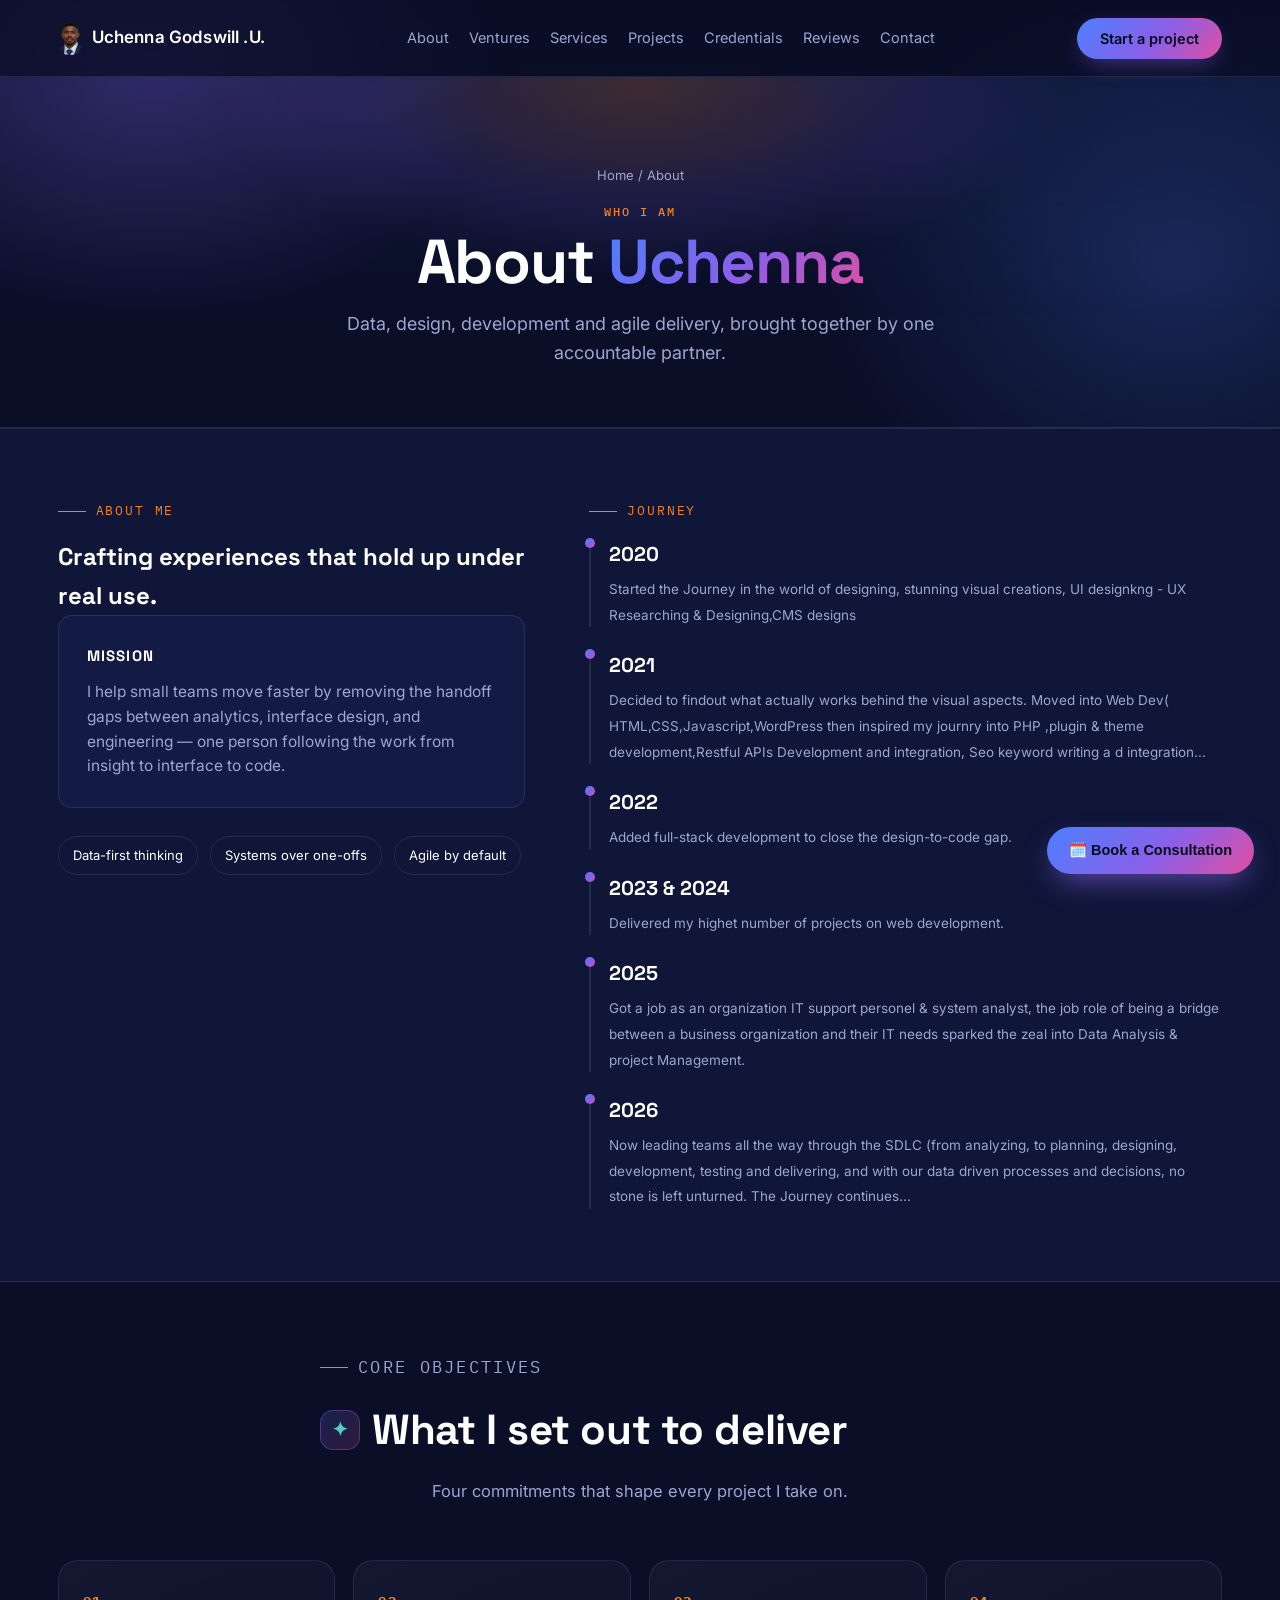
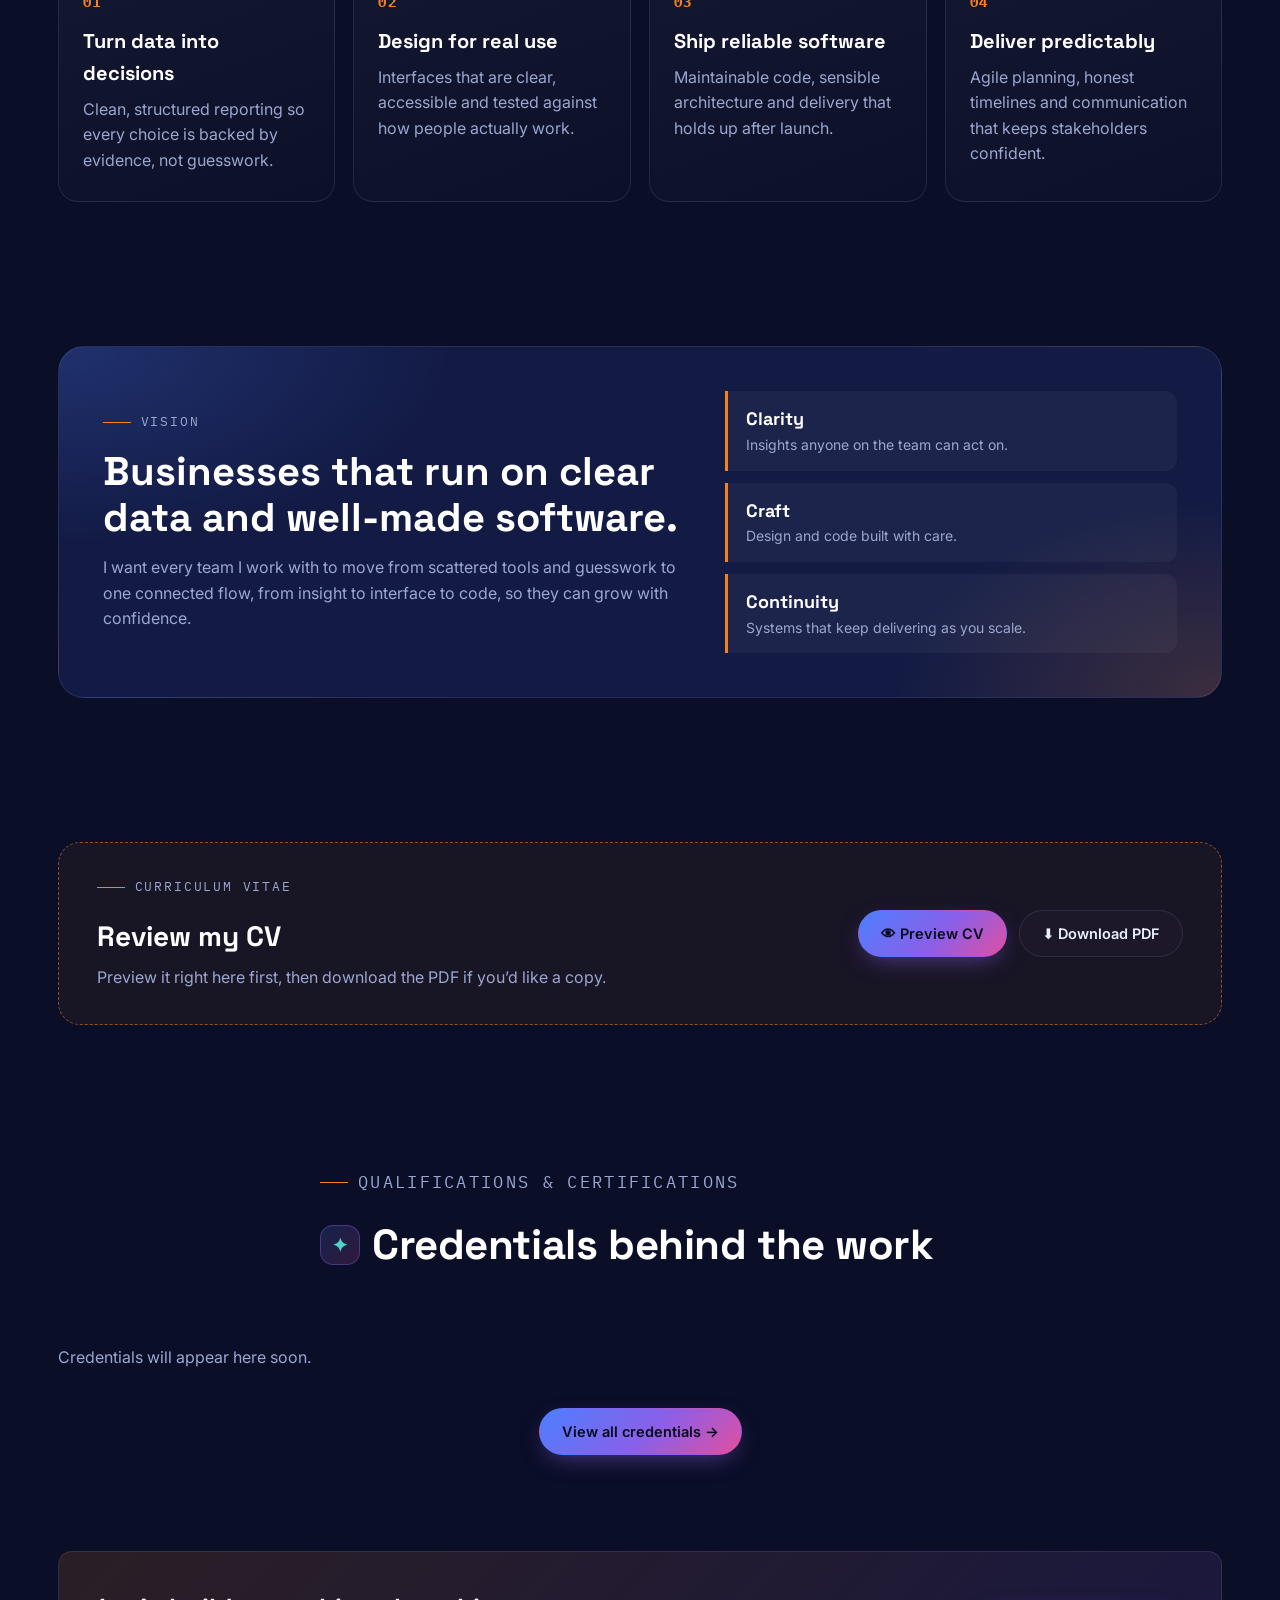
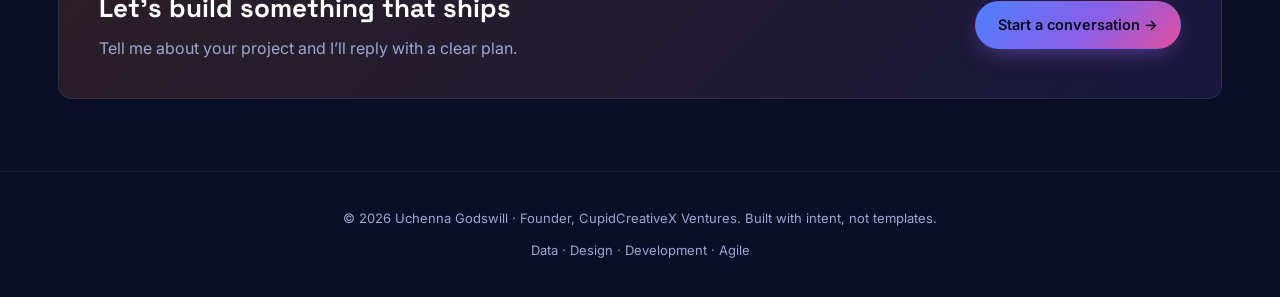
==== about.html @ 0a060773 "Integrate Tawk.to live chat script Added Tawk.to live chat script to about.html" ====
<!DOCTYPE html>

<html lang="en">
<head>
<meta charset="utf-8"/>
<meta content="width=device-width, initial-scale=1.0" name="viewport"/>
<title>About — Uchenna Godswill</title>
<meta content="Uchenna Godswill — data analytics, design, development and agile delivery. Founder of CupidCreativeX." name="description"/>
<link href="assets/cupidcreativex-mark.png" rel="icon" type="image/png"/>
<link href="https://fonts.googleapis.com" rel="preconnect"/>
<link crossorigin="" href="https://fonts.gstatic.com" rel="preconnect"/>
<link href="https://fonts.googleapis.com/css2?family=Space+Grotesk:wght@400;500;600;700&amp;family=Inter:wght@400;500;600&amp;family=IBM+Plex+Mono:wght@400;500&amp;display=swap" rel="stylesheet"/>
<link href="styles.css" rel="stylesheet"/>
</head>
        <!--Start of Tawk.to Script-->
<script type="text/javascript">
var Tawk_API=Tawk_API||{}, Tawk_LoadStart=new Date();
(function(){
var s1=document.createElement("script"),s0=document.getElementsByTagName("script")[0];
s1.async=true;
s1.src='https://embed.tawk.to/6aea817297b08c3c377f78e3/1k6i0jaj3';
s1.charset='UTF-8';
s1.setAttribute('crossorigin','*');
s0.parentNode.insertBefore(s1,s0);
})();
</script>
<!--End of Tawk.to Script-->
<body class="sub" data-pg="about">
<div class="bg-glow"></div>
<header>
<nav class="wrap">
<a aria-label="Go to homepage" class="logo" href="index.html"><img alt="" id="siteLogo" src="assets/cupidcreativex-mark.png"/><span id="siteName">Uchenna Godswill .U.</span></a>
<ul class="nav-links" id="navLinks">
<li><a class="active" data-edit="nav.1" href="about.html">About</a></li>
<li><a data-edit="nav.2" href="ventures.html">Ventures</a></li>
<li><a data-edit="nav.3" href="services.html">Services</a></li>
<li><a data-edit="nav.4" href="projects.html">Projects</a></li>
<li><a data-edit="nav.5" href="credentials.html">Credentials</a></li>
<li><a data-edit="nav.6" href="reviews.html">Reviews</a></li>
<li><a data-edit="nav.7" href="contact.html">Contact</a></li>
<li class="admin-only" hidden=""><a href="admin/dashboard.html">Dashboard</a></li>
</ul>
<div class="nav-cta">
<button aria-controls="navLinks" aria-label="Toggle menu" class="nav-toggle" id="navToggle">☰</button>
<button class="btn btn-primary" data-open-quiz="" type="button">Start a project</button>
</div>
</nav>
</header>
<section class="pg-hero" data-sec="about.1"><div class="wrap"><p class="breadcrumb" data-edit="about.1"><a href="index.html">Home</a> / About</p>
<p class="pg-eyebrow" data-edit="about.2">Who I am</p><h1 data-edit="about.3">About <span class="accent">Uchenna</span></h1><p class="lead" data-edit="about.4">Data, design, development and agile delivery, brought together by one accountable partner.</p></div></section>
<section class="section-alt" data-sec="about.2" id="about">
<div class="wrap about-grid">
<div data-reveal="">
<p class="eyebrow" data-edit="about.5">About Me</p>
<h2 data-edit="about.6">Crafting experiences that hold up under real use.</h2>
<div class="mission-card">
<h3 data-edit="about.7">Mission</h3>
<!-- EDIT ME -->
<p data-edit="about.8">I help small teams move faster by removing the handoff gaps between analytics,
        interface design, and engineering — one person following the work from insight to interface to code.</p>
</div>
<div class="pill-row">
<span class="pill">Data-first thinking</span>
<span class="pill">Systems over one-offs</span>
<span class="pill">Agile by default</span>
</div>
</div>
<div data-reveal="">
<p class="eyebrow" data-edit="about.9">Journey</p>
<div class="timeline" data-reveal-stagger="">
<!-- EDIT ME: your real career milestones -->
<div class="tl-item"><b>2020</b><span>Started the Journey in the world of designing, stunning visual creations, UI designkng - UX Researching &amp; Designing,CMS designs</span></div>
<div class="tl-item"><b>2021</b><span>Decided to findout what actually works behind the visual aspects. Moved into Web Dev( HTML,CSS,Javascript,WordPress then inspired my journry into PHP ,plugin &amp; theme development,Restful APIs Development and integration, Seo keyword writing a d integration...</span></div>
<div class="tl-item"><b>2022</b><span>Added full-stack development to close the design-to-code gap.</span></div>
<div class="tl-item"><b>2023 &amp; 2024</b><span>Delivered  my highet number of projects on web development.</span></div>
<div class="tl-item"><b>2025</b><span>Got a job as an organization IT support personel &amp; system analyst, the job role of being a bridge between a business organization and their IT needs sparked the zeal into Data Analysis &amp; project Management.</span></div>
<div class="tl-item"><b>2026</b><span>Now leading teams all the way through the SDLC (from analyzing, to planning, designing, development, testing and delivering, and with our data driven processes and decisions, no stone is left unturned. The Journey continues...</span></div>
</div>
</div>
</div>
</section>
<!-- ============ VENTURES ============ -->
<section class="obj-sec" data-sec="about.3"><div class="wrap"><div class="section-head" data-reveal=""><p class="eyebrow" data-edit="about.10">Core objectives</p><h2 data-edit="about.11">What I set out to deliver</h2><p data-edit="about.12"><!-- EDIT ME -->Four commitments that shape every project I take on.</p></div>
<div class="obj-grid"><div class="obj-card"><span class="obj-n">01</span><h3 data-edit="about.13">Turn data into decisions</h3><p data-edit="about.14">Clean, structured reporting so every choice is backed by evidence, not guesswork.</p></div><div class="obj-card"><span class="obj-n">02</span><h3 data-edit="about.15">Design for real use</h3><p data-edit="about.16">Interfaces that are clear, accessible and tested against how people actually work.</p></div><div class="obj-card"><span class="obj-n">03</span><h3 data-edit="about.17">Ship reliable software</h3><p data-edit="about.18">Maintainable code, sensible architecture and delivery that holds up after launch.</p></div><div class="obj-card"><span class="obj-n">04</span><h3 data-edit="about.19">Deliver predictably</h3><p data-edit="about.20">Agile planning, honest timelines and communication that keeps stakeholders confident.</p></div></div></div></section>
<section class="vision-sec" data-sec="about.4"><div class="wrap"><div class="vision-card"><div><p class="eyebrow" data-edit="about.21">Vision</p><h2 data-edit="about.22">Businesses that run on clear data and well-made software.</h2>
<p data-edit="about.23"><!-- EDIT ME -->I want every team I work with to move from scattered tools and guesswork to one connected flow, from insight to interface to code, so they can grow with confidence.</p></div>
<ul class="vision-pillars"><li><b>Clarity</b><span>Insights anyone on the team can act on.</span></li><li><b>Craft</b><span>Design and code built with care.</span></li><li><b>Continuity</b><span>Systems that keep delivering as you scale.</span></li></ul></div></div></section>
<section class="cv-sec" data-sec="about.5"><div class="wrap"><div class="cv-box"><div><p class="eyebrow" data-edit="about.24">Curriculum Vitae</p><h2 data-edit="about.25">Review my CV</h2><p data-edit="about.26">Preview it right here first, then download the PDF if you’d like a copy.</p></div>
<div class="cv-actions"><button class="btn btn-primary" data-cv-open="" data-edit="about.27" type="button">👁 Preview CV</button><a class="btn btn-ghost" data-edit="about.28" download="" href="assets/cv.pdf">⬇ Download PDF</a></div></div></div></section>
<section class="cred-prev" data-sec="about.6"><div class="wrap"><div class="section-head" data-reveal=""><p class="eyebrow" data-edit="about.29">Qualifications &amp; certifications</p><h2 data-edit="about.30">Credentials behind the work</h2></div>
<div class="cred-grid" id="credPreview"><p class="muted-note">Credentials will appear here soon.</p></div><p data-edit="about.31" style="text-align:center;margin-top:28px"><a class="btn btn-primary" data-edit="about.32" href="credentials.html">View all credentials →</a></p></div></section>
<section class="pg-cta" data-sec="about.7"><div class="wrap"><div><h2 data-edit="about.33">Let’s build something that ships</h2><p data-edit="about.34">Tell me about your project and I’ll reply with a clear plan.</p></div>
<a class="btn btn-primary" data-edit="about.35" href="contact.html">Start a conversation →</a></div></section>
<footer>
<div class="wrap">
<p>© 2026 Uchenna Godswill · Founder, CupidCreativeX Ventures. Built with intent, not templates.</p>
<p>Data · Design · Development · Agile</p>
</div>
</footer>
<!-- ============ BIO CARD MODAL ============ -->
<div aria-labelledby="bioName" aria-modal="true" class="bio-overlay" id="bioOverlay" role="dialog">
<div class="bio-modal bio2">
<button aria-label="Close bio card" class="book-close" id="bioClose">✕</button>
<div class="bio-cover"></div>
<div class="bio-head2">
<div class="avatar-frame bio-avatar"><div class="avatar-inner"><img alt="Uchenna Godswill" src="assets/cupidcreativex-mark.png"/></div></div>
<div class="bio-id"><h3 id="bioName">Uchenna Godswill</h3><p class="bio-title" data-edit="bio.1">Founder, CupidCreativeX Ventures</p><span class="bio-badge"><i class="pulse"></i> Available for new projects</span></div>
</div>
<div class="bio-actions">
<a class="btn btn-primary" data-edit="bio.2" href="mailto:uchennagodswill9@gmail.com">✉️ Email</a>
<a class="btn btn-ghost" data-edit="bio.3" href="tel:+2349039454419">📞 Call</a>
<a class="btn btn-ghost" data-edit="bio.4" href="https://wa.me/2349039454419" rel="noopener" target="_blank">💬 WhatsApp</a>
<button class="btn btn-ghost" data-cv-open="" data-edit="bio.5" type="button">📄 View CV</button>
</div>
<div class="bio-stats"><div><b>5+</b><span>Years experience</span></div><div><b>7</b><span>Core services</span></div><div><b>2026</b><span>Leading full-SDLC teams</span></div></div>
<div class="bio-tabs" role="tablist"><button class="on" data-bt="about" role="tab">Overview</button><button data-bt="exp" role="tab">Experience</button><button data-bt="skills" role="tab">Skills</button><button data-bt="connect" role="tab">Connect</button></div>
<div class="bio-body">
<div class="bio-pane" data-bp="about"><p data-edit="bio.6">I’m a detail‑driven Web Developer and Data Analyst who transforms raw data into clear, actionable insights that help businesses grow, optimize operations, and improve customer experiences. My work spans sales performance analysis, onboarding optimization, A/B testing, dashboard automation, SEO integration, Database management, customer support and time-attendance analytics — all focused on delivering measurable results.</p><p data-edit="bio.7">I specialize in building automated BI dashboards, scalable SEO-integrated and responsive web applications, uncovering trends that guide strategic decisions, and partnering with stakeholders to solve real business problems. Whether it’s improving retention, boosting sales, or streamlining reporting workflows, I bring a mix of technical skill and business insight that helps teams act faster and smarter.</p><p data-edit="bio.8">My toolkit includes Power BI, Tableau, SQL, Python, and advanced Excel — supported by strong communication, problem‑solving, and analytical thinking. I’m passionate about continuous learning and using data to create meaningful impact.

If you’re looking for a data analyst who blends technical expertise with strategic thinking and consistently delivers results, let’s connect.</p>
<div class="bio-facts2"><div><span>📍 Location</span><b><!-- EDIT ME -->Nigeria</b></div><div><span>💼 Currently</span><b>ICT Personnel, Seahorse Lubricant Industries Ltd</b></div>
<div><span>✉️ Email</span><b><a href="mailto:uchennagodswill9@gmail.com">uchennagodswill9@gmail.com</a></b></div><div><span>📞 Phone</span><b><a href="tel:+2349039454419">+2349039454419</a></b></div></div></div>
<div class="bio-pane" data-bp="exp" hidden=""><div class="bio-timeline">
<div class="tl-item"><b>2020</b><span>Started the Journey in the world of designing, stunning visual creations, UI design, UX Researching &amp; Designing, CMS designs</span></div>
<div class="tl-item"><b>2021</b><span>Decided to find out what actually works behind the visual aspects. Moved into Web Dev (HTML, CSS, JavaScript, WordPress) then into PHP, plugin &amp; theme development, RESTful APIs development and integration, SEO keyword writing and integration...</span></div>
<div class="tl-item"><b>2022</b><span>Added full-stack development to close the design-to-code gap.</span></div>
<div class="tl-item"><b>2023 &amp; 2024</b><span>Delivered my highest number of projects in web development.</span></div>
<div class="tl-item"><b>2025</b><span>Got a job as an organization's IT support personnel &amp; systems analyst — the role of bridging a business organization and their IT needs sparked the zeal into Data Analysis &amp; Project Management.</span></div>
<div class="tl-item"><b>2026</b><span>Now leading teams all the way through the SDLC — analyzing, planning, designing, developing, testing and delivering — with data-driven processes and decisions at every step. The journey continues...</span></div>
</div>
</div>
<div class="bio-pane" data-bp="skills" hidden=""><h4 data-edit="bio.9">Core values &amp; tools</h4><div class="pill-row">
<span class="pill">Data-first thinking</span>
<span class="pill">Systems over one-offs</span>
<span class="pill">Python Analytics</span>
<span class="pill">Business Intelligence (Ms Excel, Power BI, Tableau)</span>
<span class="pill">Stakeholder Collaboration</span>
<span class="pill">Predictive Analytics</span>
<span class="pill">SQL</span>
<span class="pill">Web Dev(HTML,CSS,JS,REACT,PHP,WordPress)</span>
<span class="pill">Agile project management practices</span>
</div><h4 data-edit="bio.10">Core expertise</h4><div class="bio-tags">
<span>💻 Web &amp; App Development</span>
<span>🤖 Generative AI Services</span>
<span>🎨 UI/UX Design</span>
<span>📊 Data Analytics &amp; Insights</span>
<span>🖌️ Graphics Design</span>
<span>🧭 Digital Consultation</span>
<span>📣 Digital Marketing</span>
</div></div>
<div class="bio-pane" data-bp="connect" hidden=""><h4 data-edit="bio.11">Find me online</h4><div class="social-row"><a aria-label="Twitter / X" href="#">𝕏</a><a aria-label="LinkedIn" href="#">in</a><a aria-label="Instagram" href="#">◎</a></div>
<p class="bio-cta-line" data-edit="bio.12">Have a project in mind?</p><div class="bio-actions"><button class="btn btn-primary" data-edit="bio.13" data-open-quiz="" type="button">Start a project</button><a class="btn btn-ghost" data-edit="bio.14" href="contact.html">Contact page</a></div></div>
</div>
</div>
</div>
<!-- ============ PROJECT DETAIL MODAL ============ -->
<div aria-labelledby="projTitle" aria-modal="true" class="project-overlay" id="projectOverlay" role="dialog">
<div class="project-modal">
<button aria-label="Close project details" class="book-close" id="projectClose">✕</button>
<div class="proj-carousel">
<div class="proj-slides" id="projSlides"></div>
<button aria-label="Previous image" class="proj-arrow proj-prev" id="projPrev" type="button">‹</button>
<button aria-label="Next image" class="proj-arrow proj-next" id="projNext" type="button">›</button>
<div class="proj-dots" id="projDots"></div>
</div>
<div class="proj-body">
<span class="project-tag" id="projTag"></span>
<h3 id="projTitle"></h3>
<div class="proj-meta">
<span>🏢 Client: <b id="projClient"></b></span>
<span>⏱️ Duration: <b id="projDuration"></b></span>
</div>
<p class="proj-desc" id="projOverview"></p>
<div class="proj-section">
<h4>Client Request</h4>
<p id="projRequest"></p>
</div>
<div class="proj-section">
<h4>Challenge</h4>
<p id="projChallenge"></p>
</div>
<div class="proj-section">
<h4>Solution</h4>
<p id="projSolution"></p>
</div>
<div class="proj-section">
<h4>Results</h4>
<p id="projResults"></p>
</div>
<div class="proj-section">
<h4>Tools &amp; Technologies</h4>
<div class="proj-tools" id="projTools"></div>
</div>
<div style="margin-top:26px;">
<button class="btn btn-primary" data-open-quiz="" id="projCTA" type="button">Start a similar project</button>
</div>
</div>
</div>
</div>
<!-- ============ PROJECT QUIZ ============ -->
<div aria-labelledby="quizTitle" aria-modal="true" class="quiz-overlay" id="quizOverlay" role="dialog">
<div class="quiz-modal">
<button aria-label="Close quiz" class="book-close" id="quizClose">✕</button>
<p class="quiz-step-label" id="quizStepLabel">Step 1 of 5</p>
<div class="quiz-progress"><div class="quiz-progress-bar" id="quizProgressBar"></div></div>
<h3 id="quizTitle">Which service(s) do you need?</h3>
<p class="quiz-sub" id="quizSub">Select everything that applies — I'll tailor the next questions to your picks.</p>
<div id="quizBody"></div>
<div class="quiz-nav">
<button class="btn btn-ghost" id="quizBack" type="button">← Back</button>
<button class="btn btn-primary" id="quizNext" type="button">Next →</button>
</div>
<div class="quiz-success" id="quizSuccess">
<div class="check">✓</div>
<h3>Request sent!</h3>
<p class="quiz-sub" id="quizStatus">Your email app should have opened with everything filled in — just hit send and I'll be in touch.</p>
<p style="font-weight:600; margin:16px 0 10px;">Do you have more enquiries?</p>
<div class="quiz-followup">
<button class="btn btn-ghost" id="quizMoreYes">Yes, book a consultation</button>
<button class="btn btn-ghost" id="quizMoreNo">No, I'm all set</button>
</div>
</div>
</div>
</div>
<!-- ============ CONSULTATION BOOKING ============ -->
<button aria-controls="bookOverlay" aria-haspopup="dialog" class="book-fab" id="bookFab">
  🗓️ Book a Consultation
</button>
<div aria-labelledby="bookTitle" aria-modal="true" class="book-overlay" id="bookOverlay" role="dialog">
<div class="book-modal">
<button aria-label="Close booking form" class="book-close" id="bookClose">✕</button>
<div id="bookForm">
<div class="avatar-frame">
<div class="avatar-inner">
<svg fill="none" stroke="#9ba7d1" stroke-width="1.4" viewbox="0 0 24 24">
<circle cx="12" cy="8" r="4"></circle>
<path d="M4 20c0-4.4 3.6-7 8-7s8 2.6 8 7"></path>
</svg>
</div>
</div>
<h3 id="bookTitle">Book a 1:1 consultation</h3>
<p class="book-sub">30 minutes with me, no charge — let's talk through your project before anything is scoped.</p>
<form id="consultForm">
<div class="field">
<label for="bName">Your name</label>
<input id="bName" placeholder="Jordan Lee" required="" type="text"/>
</div>
<div class="field">
<label for="bEmail">Email address</label>
<input id="bEmail" placeholder="jordan@company.com" required="" type="email"/>
</div>
<div class="field">
<label for="bDate">Preferred date &amp; time</label>
<input id="bDate" required="" type="datetime-local"/>
</div>
<div class="field">
<label for="bMsg">What's on your mind?</label>
<textarea id="bMsg" placeholder="A quick line about your project..."></textarea>
</div>
<button class="btn btn-primary" id="bookSubmitBtn" style="width:100%; justify-content:center; margin-top:4px;" type="submit">
          Request consultation
        </button>
<p class="form-note" style="margin-top:10px;">Sent straight to Uchenna — you'll see a delivery confirmation below once it's through.</p>
</form>
</div>
<div class="book-success" id="bookSuccess">
<div class="check">✓</div>
<h3>Request sent!</h3>
<p class="book-sub" id="bookStatus">Thanks — I'll get back to you shortly to confirm the time.</p>
<button class="btn btn-ghost" id="bookAgain" style="width:100%; justify-content:center;">Book another slot</button>
</div>
</div>
</div>
<script src="fx.js"></script>
<script src="config.js"></script>
<script src="script.js"></script>
<script src="cms.js"></script>
<script src="config.js"></script>
<script src="script.js"></script>
<script src="cms.js"></script>
</body>
</html>
---- styles.css ----
/* ---------------------------------------------------
     DESIGN TOKENS
     Replace the placeholder name/copy/projects marked
     with EDIT ME comments once you have your real content.
  --------------------------------------------------- */
  :root{
    --bg:            #0a0e27;
    --bg-alt:        #0f1638;
    --bg-card:       #131b45;
    --line:          rgba(155, 167, 209, 0.14);
    --ink:           #eaf0ff;
    --ink-dim:       #9ba7d1;
    --blue:          #4c7fff;
    --violet:        #8b5fe8;
    --magenta:       #e14fa0;
    --teal:          #4fd1c5;
    --orange:        #f5821f;
    --ink-glow:      #ffffff;
    --ink-orange:    #ffffff;
    --grad-signature: linear-gradient(135deg, var(--blue), var(--violet) 55%, var(--magenta));
    --radius: 14px;
    --maxw: 1120px;
  }

  *{ box-sizing:border-box; margin:0; padding:0; }
  html{ scroll-behavior:smooth; }
  body{
    background:var(--bg);
    color:var(--ink-glow);
    font-family:'Inter', system-ui, sans-serif, Alice;
    line-height:1.6;
    overflow-x:hidden;
  }
  h1,h2,h3,.display{ font-family:'Space Grotesk', 'Inter', sans-serif, Alice; }
  h1,h2,h3{ color:#ffffff; }
  .mono{ font-family:'IBM Plex Mono', monospace; }

  a{ color:inherit; text-decoration:none; }
  img{ max-width:100%; display:block; }
  ul{ list-style:none; }

  :focus-visible{
    outline: 2px solid var(--orange);
    outline-offset: 3px;
  }

  .wrap{ max-width:var(--maxw); margin:0 auto; padding:0 24px; }
  section{ position:relative; padding:104px 0; }
  .eyebrow{
    font-family:'IBM Plex Mono', monospace, alice;
    font-size:13px;
    letter-spacing:.14em;
    text-transform:uppercase;
    color:var(--orange);
    display:flex; align-items:center; gap:10px;
    margin-bottom:16px;
  }
  .eyebrow::before{
    content:''; width:28px; height:1px; background:var(--orange);
  }

  /* ---------- Ambient background ---------- */
  .bg-glow{
    position:fixed; inset:0; z-index:-1; pointer-events:none;
    background:
      radial-gradient(560px 420px at 12% 8%, rgba(139,95,232,.28), transparent 60%),
      radial-gradient(600px 460px at 92% 30%, rgba(76,127,255,.22), transparent 60%),
      radial-gradient(500px 400px at 50% 95%, rgba(225,79,160,.16), transparent 60%),
      var(--bg);
  }

  /* ---------- Nav ---------- */
  header{
    position:sticky; top:0; z-index:50;
    background:rgba(10,14,39,.72);
    backdrop-filter:blur(10px);
    border-bottom:1px solid var(--line);
  }
  nav.wrap{
    display:flex; align-items:center; justify-content:space-between;
    height:76px;
  }
  .logo{
    display:flex; align-items:center; gap:10px;
    font-weight:600; font-size:17px; letter-spacing:.01em;
  }
  .logo img{ height:34px; width:auto; display:block; }
  .logo-mark{
    width:30px; height:30px; border-radius:9px;
    background:var(--grad-signature);
    display:flex; align-items:center; justify-content:center;
    font-family:'Space Grotesk',sans-serif; font-weight:700; font-size:13px; color:#0a0e27;
  }
  .nav-links{ display:flex; gap:20px; }
  .nav-links a{
    font-size:14.5px; color:var(--ink-dim); transition:color .15s ease;
  }
  .nav-links a:hover{ color:var(--ink-orange); }
  .btn{
    display:inline-flex; align-items:center; justify-content:center;
    padding:11px 22px; border-radius:999px; font-size:14.5px; font-weight:600;
    cursor:pointer; border:1px solid transparent; transition:transform .15s ease, box-shadow .15s ease;
    white-space:nowrap; font-family:inherit;
  }
  .btn:hover{ transform:translateY(-1px); }
  .btn-primary{
    background:var(--grad-signature); color:#080b1f;
    box-shadow:0 8px 24px -8px rgba(139,95,232,.6);
  }
  .btn-ghost{
    border-color:var(--line); color:var(--ink);
    background:rgba(255,255,255,.02);
  }
  .btn-ghost:hover{ border-color:rgba(155,167,209,.4); }
  .nav-cta{ display:flex; align-items:center; gap:10px; }
  .nav-toggle{ display:none; }

  /* ---------- Hero banner ---------- */
  .hero{
    padding-top:0; padding-bottom:80px;
    position:relative; overflow:hidden;
    border-bottom:1px solid var(--line);
  }
  .hero-banner{
    position:relative;
    padding:76px 0 64px;
    background:
      linear-gradient(180deg, rgba(10,14,39,0) 0%, var(--bg) 92%),
      repeating-linear-gradient(90deg, rgba(155,167,209,.06) 0 1px, transparent 1px 64px),
      repeating-linear-gradient(0deg, rgba(155,167,209,.06) 0 1px, transparent 1px 64px),
      radial-gradient(700px 320px at 20% 0%, rgba(76,127,255,.30), transparent 65%),
      radial-gradient(700px 320px at 85% 20%, rgba(225,79,160,.22), transparent 65%);
    overflow:hidden;
  }
  .hero-banner::after{
    content:'U.';
    position:absolute; top:-14%; right:-2%;
    font-family:'Space Grotesk',sans-serif; font-weight:700;
    font-size:min(38vw, 420px); line-height:1; letter-spacing:-.04em;
    color:transparent;
    -webkit-text-stroke:1px rgba(155,167,209,.14);
    pointer-events:none; z-index:0;
  }
  .hero-banner .wrap{ position:relative; z-index:1; }
  .hero-kicker{
    font-family:'IBM Plex Mono', monospace; font-size:13px; letter-spacing:.16em;
    text-transform:uppercase; color:var(--ink-dim); margin-bottom:10px;
  }
  .hero-name{
    font-size:clamp(30px, 4.4vw, 50px); font-weight:700; letter-spacing:-.01em;
    display:flex; align-items:center; gap:14px; margin-bottom:6px;
  }
  .hero-name .u-mark{
    width:52px; height:52px; border-radius:14px;
    background:var(--grad-signature); flex:none;
    display:flex; align-items:center; justify-content:center;
    font-family:'Space Grotesk',sans-serif; font-weight:700; font-size:22px; color:#080b1f;
  }
  .hero-name span.name-full{ background:var(--grad-signature); -webkit-background-clip:text; background-clip:text; color:transparent; }
  .hero-role{ color:var(--ink-dim); font-size:16px; }

  /* ---------- Marquee ---------- */
  .marquee{
    position:relative; width:100%; overflow:hidden;
    padding:12px 0; margin-bottom:30px; border-radius:999px;
    border:1px solid var(--line);
    background:linear-gradient(90deg, rgba(76,127,255,.10), rgba(139,95,232,.10) 50%, rgba(225,79,160,.10));
  }
  .marquee::before, .marquee::after{
    content:''; position:absolute; top:0; bottom:0; width:70px; z-index:2; pointer-events:none;
  }
  .marquee::before{ left:0; background:linear-gradient(90deg, var(--bg), transparent); }
  .marquee::after{ right:0; background:linear-gradient(270deg, var(--bg), transparent); }
  .marquee-track{
    display:flex; width:max-content;
    animation:marquee 24s linear infinite;
  }
  .marquee:hover .marquee-track{ animation-play-state:paused; }
  .marquee-group{ display:flex; align-items:center; }
  .marquee-group span.txt{
    font-family:'Space Grotesk', sans-serif; font-weight:600; font-size:15px;
    letter-spacing:.06em; text-transform:uppercase; color:var(--ink);
    padding:0 18px; white-space:nowrap;
  }
  .marquee-group span.txt.grad{
    background:var(--grad-signature); -webkit-background-clip:text; background-clip:text; color:transparent;
  }
  .marquee-group span.dot{ color:var(--orange); font-size:14px; }
  .sr-only{
    position:absolute; width:1px; height:1px; padding:0; margin:-1px; overflow:hidden;
    clip:rect(0,0,0,0); white-space:nowrap; border:0;
  }
  @keyframes marquee{ from{ transform:translateX(0); } to{ transform:translateX(-50%); } }
  @media (prefers-reduced-motion: reduce){
    .marquee-track{ animation:bg-glow; }
  }

  /* ---------- Avatar frame ---------- */
  .avatar-frame{
    width:128px; height:128px; border-radius:50%; flex:none;
    padding:4px; background:var(--grad-signature);
    box-shadow:0 0 46px -10px rgba(139,95,232,.65);
  }
  .avatar-inner{
    width:100%; height:100%; border-radius:50%;
    background:var(--bg-card); border:3px solid var(--bg);
    display:flex; align-items:center; justify-content:center; overflow:hidden;
  }
  .avatar-inner svg{ width:58%; height:58%; }
  .avatar-inner img{ width:100%; height:100%; object-fit:contain; }
  .hero-top{ display:flex; align-items:center; gap:26px; flex-wrap:wrap; }
  @media (max-width:560px){
    .avatar-frame{ width:100px; height:100px; }
    .hero-top{ justify-content:center; text-align:center; }
    .hero-name{ justify-content:center; }
  }
  .hero-grid{
    display:grid; grid-template-columns:1.05fr .95fr; gap:56px; align-items:center;
  }
  .hero h1{
    font-size:clamp(40px, 5.4vw, 68px);
    line-height:1.03; font-weight:700; letter-spacing:-.02em;
    margin-bottom:22px;
  }
  .hero h1 .accent{
    background:var(--grad-signature);
    -webkit-background-clip:text; background-clip:text; color:transparent;
  }
  .hero p.lead{
    font-size:18px; color:var(--ink-orange); max-width:480px; margin-bottom:34px;
  }
  .hero-actions{ display:flex; gap:14px; flex-wrap:wrap; }
  .stat-row{
    display:flex; gap:40px; margin-top:52px; padding-top:32px; border-top:1px solid var(--line);
  }
  .stat b{ display:block; font-family:'Space Grotesk',sans-serif; font-size:26px; }
  .stat span{ font-size:13px; color:var(--ink-dim); }

  /* ---------- Signature orbit graphic ---------- */
  .orbit-wrap{
    position:relative; width:100%; aspect-ratio:1/1; max-width:420px; margin:0 auto;
  }
  .orbit-core{
    position:absolute; top:50%; left:50%; translate:-50% -50%;
    width:112px; height:112px; border-radius:50%;
    padding:4px;
    background:var(--grad-signature);
    box-shadow:0 0 60px -10px rgba(139,95,232,.7);
    z-index:3;
    animation:coreBreathe 4.5s ease-in-out infinite;
  }
  .orbit-core-inner{
    width:100%; height:100%; border-radius:50%;
    background:var(--bg-card); border:3px solid var(--bg);
    display:flex; align-items:center; justify-content:center; overflow:hidden;
  }
  .orbit-core-inner img{ width:100%; height:100%; object-fit:cover; }
  @keyframes coreBreathe{
    0%,100%{ box-shadow:0 0 60px -10px rgba(139,95,232,.7); }
    50%{ box-shadow:0 0 74px -6px rgba(225,79,160,.6); }
  }
  .orbit-ring{
    position:absolute; top:50%; left:50%; translate:-50% -50%;
    border:1px dashed rgba(155,167,209,.25); border-radius:50%;
  }
  .ring-1{ width:230px; height:230px; animation:spin 26s linear infinite; }
  .ring-2{ width:340px; height:340px; animation:spin 40s linear infinite reverse; }
  .orbit-spin{
    position:absolute; inset:0; z-index:2;
    animation:orbitRevolve 50s linear infinite;
  }
  .orbit-node{
    position:absolute; width:78px; height:78px; border-radius:16px;
    background:var(--bg-card); border:1px solid var(--line);
    display:flex; flex-direction:column; align-items:center; justify-content:center; gap:4px;
    font-size:11px; font-weight:600; color:var(--ink);
    animation:orbitCounterRevolve 50s linear infinite;
  }
  .orbit-node .ic{ font-size:20px; }
  .n1{ top:-6%; left:50%; translate:-50% 0; }
  .n2{ top:50%; right:-8%; translate:0 -50%; }
  .n3{ bottom:-6%; left:50%; translate:-50% 0; }
  .n4{ top:50%; left:-8%; translate:0 -50%; }
  @keyframes spin{ to{ transform:rotate(360deg); } }
  @keyframes orbitRevolve{ from{ rotate:0deg; } to{ rotate:360deg; } }
  @keyframes orbitCounterRevolve{ from{ rotate:0deg; } to{ rotate:-360deg; } }
  @media (prefers-reduced-motion: reduce){
    .ring-1,.ring-2,.orbit-spin,.orbit-node,.orbit-core{ animation:none; }
  }

  /* ---------- Section heads ---------- */
  .section-head{ max-width:640px; margin-bottom:56px; }
  .section-head h2{
    font-size:clamp(30px,3.6vw,42px); font-weight:700; letter-spacing:-.01em; margin-bottom:14px;
  }
  .section-head p{ color:var(--ink-dim); font-size:16.5px; }
  .section-alt{ background:var(--bg-alt); border-top:1px solid var(--line); border-bottom:1px solid var(--line); }

  /* ---------- About ---------- */
  .about-grid{ display:grid; grid-template-columns:.85fr 1.15fr; gap:64px; align-items:start; }
  .mission-card{
    background:var(--bg-card); border:1px solid var(--line); border-radius:var(--radius);
    padding:28px; margin-bottom:28px;
  }
  .mission-card h3{ font-size:15px; text-transform:uppercase; letter-spacing:.08em; color:#ffffff; margin-bottom:12px; }
  .mission-card p{ color:var(--ink-dim); font-size:15.5px; }
  .pill-row{ display:flex; gap:12px; flex-wrap:wrap; }
  .pill{
    font-size:13px; padding:8px 14px; border-radius:999px;
    border:1px solid var(--line); color:var(--ink-glow);
  }
  .timeline{ display:flex; flex-direction:column; gap:22px; }
  .tl-item{
    border-left:2px solid var(--line); padding-left:18px; position:relative;
  }
  .tl-item::before{
    content:''; position:absolute; left:-6px; top:0; width:10px; height:10px; border-radius:50%;
    background:var(--grad-signature);
  }
  .tl-item b{ display:block; font-family:'Space Grotesk',sans-serif; font-size:20px; margin-bottom:6px; }
  .tl-item span{ font-size:13.5px; color:var(--ink-dim); }

  /* ---------- Services grid ---------- */
  .grid-6{ display:grid; grid-template-columns:repeat(3,1fr); gap:22px; }
  @media (min-width:861px){
    .grid-6 .card:last-child:nth-child(3n+1){ grid-column:2; }
  }
  .card{
    background:var(--bg-card); border:1px solid var(--line); border-radius:var(--radius);
    padding:26px; transition:border-color .15s ease, transform .15s ease;
  }
  .card:hover{ border-color:rgba(155,167,209,.4); transform:translateY(-3px); }
  .card-ic{
    width:44px; height:44px; border-radius:11px; display:flex; align-items:center; justify-content:center;
    font-size:20px; margin-bottom:18px;
  }
  .ic-blue{ background:rgba(76,127,255,.16); color:var(--blue); }
  .ic-violet{ background:rgba(139,95,232,.16); color:var(--violet); }
  .ic-magenta{ background:rgba(225,79,160,.16); color:var(--magenta); }
  .ic-teal{ background:rgba(79,209,197,.16); color:var(--teal); }
  .ic-orange{ background:rgba(245,130,31,.16); color:var(--orange); }
  .card h3{ font-size:17.5px; margin-bottom:8px; }
  .card p{ font-size:14.5px; color:var(--ink-dim); }

  /* ---------- Process strip ---------- */
  .process-strip{
    display:grid; grid-template-columns:repeat(4,1fr); gap:20px;
    position:relative;
  }
  .process-strip::before{
    content:'';
    position:absolute; top:44px; left:12%; right:12%; height:2px; z-index:0;
    background:linear-gradient(90deg, var(--blue), var(--violet), var(--magenta), var(--teal), var(--blue));
    background-size:200% 100%;
    animation:flowLine 7s linear infinite;
    opacity:.55;
  }
  @keyframes flowLine{ from{ background-position:0% 0; } to{ background-position:-200% 0; } }
  @media (max-width:860px){ .process-strip::before{ display:none; } }

  .process-item{
    position:relative; z-index:1; text-align:center;
    padding:28px 20px; border-radius:16px; border:1px solid var(--line);
    background:var(--bg-card);
    transition:transform .3s ease, border-color .3s ease, box-shadow .3s ease;
  }
  .process-item:hover{
    transform:translateY(-6px); border-color:rgba(155,167,209,.4);
    box-shadow:0 16px 34px -18px rgba(76,127,255,.35);
  }
  .process-item .num{
    position:absolute; top:14px; right:16px;
    font-family:'IBM Plex Mono',monospace; font-size:11px; color:var(--ink-dim); opacity:.6;
  }
  .process-icon{
    width:56px; height:56px; border-radius:50%; margin:0 auto 16px;
    background:var(--grad-signature); display:flex; align-items:center; justify-content:center;
    font-size:24px; box-shadow:0 8px 22px -6px rgba(139,95,232,.55);
    transition:transform .3s ease;
  }
  .process-item:hover .process-icon{ transform:scale(1.1); }
  .process-icon span{ display:inline-block; }
  .process-item h3{ font-size:17px; margin-bottom:6px; }
  .process-item p{ font-size:13.5px; color:var(--ink-dim); }

  /* Per-step idle motion, tied to what each step represents */
  .process-icon-analyze span{ animation:scanWiggle 3s ease-in-out infinite; }
  @keyframes scanWiggle{ 0%,100%{ transform:rotate(-10deg); } 50%{ transform:rotate(10deg); } }

  .process-icon-design span{ animation:pencilWrite 2.4s ease-in-out infinite; }
  @keyframes pencilWrite{ 0%,100%{ transform:translateY(0) rotate(0deg); } 50%{ transform:translateY(-3px) rotate(-8deg); } }

  .process-icon-develop span{ animation:gearSpin 4.5s linear infinite; }
  @keyframes gearSpin{ to{ transform:rotate(360deg); } }

  .process-icon-deliver span{ animation:rocketFloat 2.6s ease-in-out infinite; }
  @keyframes rocketFloat{ 0%,100%{ transform:translateY(0); } 50%{ transform:translateY(-5px); } }

  @media (prefers-reduced-motion: reduce){
    .process-strip::before{ animation:none; }
    .process-icon-analyze span, .process-icon-design span,
    .process-icon-develop span, .process-icon-deliver span{ animation:none; }
  }

  /* ---------- Projects ---------- */
  .project-grid{ display:grid; grid-template-columns:repeat(3,1fr); gap:24px; }
  .project-card{
    border-radius:var(--radius); overflow:hidden; border:1px solid var(--line); background:var(--bg-card);
  }
  .project-thumb{
    height:150px; display:flex; align-items:center; justify-content:center;
    font-family:'Space Grotesk',sans-serif; font-weight:600; font-size:15px; color:rgba(255,255,255,.85);
  }
  .thumb-1{ background:linear-gradient(135deg,#233a8a,#4c7fff); }
  .thumb-2{ background:linear-gradient(135deg,#5b2f9c,#8b5fe8); }
  .thumb-3{ background:linear-gradient(135deg,#9c2f6f,#e14fa0); }
  .project-body{ padding:22px; }
  .project-tag{
    font-family:'IBM Plex Mono',monospace; font-size:11.5px; color:var(--teal);
    text-transform:uppercase; letter-spacing:.06em; margin-bottom:10px; display:block;
  }
  .project-body h3{ font-size:18px; margin-bottom:8px; }
  .project-body p{ font-size:14px; color:var(--ink-dim); margin-bottom:18px; }
  .project-link{ font-size:13.5px; font-weight:600; color:var(--ink); display:inline-flex; gap:6px; align-items:center; }
  .project-link:hover{ color:var(--teal); }

  /* ---------- Ventures / founder card ---------- */
  .venture-card{
    display:grid; grid-template-columns:auto 1fr auto; gap:24px; align-items:center;
    background:#0a0e27; border:1px solid var(--line); border-radius:var(--radius);
    padding:28px 30px;
  }
  .venture-logo{
    width:64px; height:64px; border-radius:16px; flex:none;
    background:var(--grad-signature);
    display:flex; align-items:center; justify-content:center;
    font-family:'Space Grotesk',sans-serif; font-weight:700; font-size:22px; color:#080b1f;
    overflow:hidden;
  }
  .venture-logo img{ width:100%; height:100%; object-fit:cover; padding:8px; background:transparent; }
  .venture-full-logo{ max-width:200px; margin-bottom:18px; }
  .venture-badge{
    display:inline-flex; align-items:center; gap:8px; font-size:12.5px; font-weight:600;
    color:var(--orange); border:1px solid rgba(245,130,31,.4); background:rgba(245,130,31,.08);
    padding:6px 12px; border-radius:999px; margin-bottom:16px;
  }
  .venture-contact{ display:flex; gap:18px; flex-wrap:wrap; margin-top:16px; font-size:13.5px; color:var(--ink-dim); }
  .venture-contact a{ color:#fff; }
  .venture-contact a:hover{ color:var(--orange); }
  .venture-copy .tag{
    font-family:'IBM Plex Mono',monospace,alice; font-size:12px; letter-spacing:.08em; text-transform:uppercase;
    color:var(--teal); margin-bottom:6px; display:block;
  }
  .venture-copy h3{ font-size:19px; margin-bottom:6px; }
  .venture-copy p{ font-size:14.5px; color:var(--ink-dim); }
  @media (max-width:700px){
    .venture-card{ grid-template-columns:1fr; text-align:center; }
    .venture-card .btn{ justify-self:center; }
  }
  .venture-card-split{ grid-template-columns:1fr auto; align-items:start; }
  @media (max-width:700px){
    .venture-card-split{ grid-template-columns:1fr; text-align:center; }
    .venture-card-split .venture-contact{ justify-content:center; }
    .venture-card-split > div:last-child{ align-items:center; }
  }

  /* ---------- Client logo strip ---------- */
  .logo-strip{
    padding:30px 0; border-top:2px solid var(--line); border border-bottom:1px solid var(--line);
    overflow:hidden;
  }
  .logo-chip{
    white-space:nowrap; text-align:center; padding:14px 26px;
    font-family:'Space Grotesk' alice,sans-serif; font-weight:600; font-size:15px;
    color:var(--ink-glow); border:1px solid var(--line); border-radius:10px;
    opacity:.75; transition:opacity .15s ease, color .15s ease;
  }
  .logo-chip:hover{ opacity:1; color:var(--orange); }
  .logo-marquee{
    background:none; border:none; border-radius:0; padding:0; margin-bottom:0;
  }
  .logo-marquee .marquee-group{ display:flex; align-items:center; gap:16px; padding:0 8px; }
  .logo-marquee .marquee-track{ animation-duration:30s; }

  /* ---------- Testimonials ---------- */
  .testi-grid{ display:grid; grid-template-columns:repeat(3,1fr); gap:22px; }
  .testi-card{
    background:var(--bg-card); border:1px solid var(--line); border-radius:var(--radius);
    padding:26px;
  }
  .testi-stars{ font-size:15px; letter-spacing:2px; margin-bottom:10px; }
  .testi-stars .filled{ color:var(--orange); }
  .testi-stars .empty{ color:var(--line); }
  .testi-card .quote-mark{ font-family:'Space Grotesk',sans-serif; font-size:34px; color:var(--violet); line-height:1; margin-bottom:10px; display:block; }
  .testi-card p.quote{ font-size:14.5px; color:var(--ink); margin-bottom:20px; }
  .testi-person{ display:flex; align-items:center; gap:12px; }
  .testi-avatar{
    width:38px; height:38px; border-radius:50%; flex:none;
    background:var(--grad-signature); display:flex; align-items:center; justify-content:center;
    font-family:'Space Grotesk',sans-serif; font-weight:700; font-size:13px; color:#080b1f;
  }
  .testi-person b{ display:block; font-size:14px; }
  .testi-person span{ font-size:12.5px; color:var(--ink-dim); }
  @media (max-width:860px){ .testi-grid{ grid-template-columns:1fr 1fr; } }
  @media (max-width:560px){ .testi-grid{ grid-template-columns:1fr; } }
  .contact-grid{ display:grid; grid-template-columns:.9fr 1.1fr; gap:56px; align-items:start; }
  .contact-info h2{ font-size:clamp(30px,3.6vw,42px); margin-bottom:16px; }
  .contact-info p{ color:var(--ink-dim); margin-bottom:28px; max-width:400px; }
  .social-row{ display:flex; gap:12px; }
  .social-row a{
    width:40px; height:40px; border-radius:10px; border:1px solid var(--line);
    display:flex; align-items:center; justify-content:center; font-size:16px;
    transition:border-color .15s ease, color .15s ease;
  }
  .social-row a:hover{ border-color:var(--teal); color:var(--teal); }

  form{ display:flex; flex-direction:column; gap:16px; }
  .field label{ display:block; font-size:13px; color:var(--ink-dim); margin-bottom:8px; }
  .field input, .field textarea{
    width:100%; background:var(--bg-card); border:1px solid var(--line); border-radius:10px;
    padding:13px 15px; color:var(--ink); font-family:inherit; font-size:14.5px;
  }
  .field input:focus, .field textarea:focus{ border-color:var(--teal); outline:none; }
  .field textarea{ resize:vertical; min-height:110px; }
  .form-note{ font-size:12.5px; color:var(--ink-dim); }

  /* ---------- Footer ---------- */
  footer{ border-top:1px solid var(--line); padding:36px 0; }
  footer .wrap{ display:flex; justify-content:space-between; align-items:center; flex-wrap:wrap; gap:12px; }
  footer p{ font-size:13px; color:var(--ink-dim); }

  /* ---------- Scroll-reveal ---------- */
  [data-reveal]{
    opacity:0; transform:translateY(28px);
    transition:opacity .7s cubic-bezier(.2,.7,.2,1), transform .7s cubic-bezier(.2,.7,.2,1);
  }
  [data-reveal].in-view{ opacity:1; transform:translateY(0); }
  [data-reveal-stagger] > *{
    opacity:0; transform:translateY(24px);
    transition:opacity .6s ease, transform .6s ease;
  }
  [data-reveal-stagger].in-view > *{ opacity:1; transform:translateY(0); }
  [data-reveal-stagger].in-view > *:nth-child(1){ transition-delay:.03s; }
  [data-reveal-stagger].in-view > *:nth-child(2){ transition-delay:.09s; }
  [data-reveal-stagger].in-view > *:nth-child(3){ transition-delay:.15s; }
  [data-reveal-stagger].in-view > *:nth-child(4){ transition-delay:.21s; }
  [data-reveal-stagger].in-view > *:nth-child(5){ transition-delay:.27s; }
  [data-reveal-stagger].in-view > *:nth-child(6){ transition-delay:.33s; }
  [data-reveal-stagger].in-view > *:nth-child(7){ transition-delay:.39s; }
  @media (prefers-reduced-motion: reduce){
    [data-reveal], [data-reveal-stagger] > *{ opacity:1 !important; transform:none !important; transition:none !important; }
  }

  /* ---------- Hero load-in ---------- */
  @keyframes fadeUp{ from{ opacity:0; transform:translateY(18px); } to{ opacity:1; transform:translateY(0); } }
  .hero-banner .marquee{ animation:fadeUp .7s ease both; }
  .hero-top .avatar-frame{ animation:fadeUp .7s ease .1s both; }
  .hero-top .hero-name, .hero-top .hero-role{ animation:fadeUp .7s ease .18s both; }
  .hero-grid > div:first-child > *{ animation:fadeUp .7s ease both; }
  .hero-grid .eyebrow{ animation-delay:.05s; }
  .hero-grid h1{ animation-delay:.12s; }
  .hero-grid p.lead{ animation-delay:.2s; }
  .hero-grid .hero-actions{ animation-delay:.28s; }
  .hero-grid .stat-row{ animation-delay:.36s; }
  @media (prefers-reduced-motion: reduce){
    .hero-banner .marquee, .hero-top .avatar-frame, .hero-top .hero-name, .hero-top .hero-role,
    .hero-grid > div:first-child > *{ animation:none; }
  }

  /* ---------- Nav link underline ---------- */
  .nav-links a{ position:relative; }
  .nav-links a::after{
    content:''; position:absolute; left:0; bottom:-6px; width:0; height:1.5px;
    background:var(--grad-signature); transition:width .25s ease;
  }
  .nav-links a:hover::after{ width:100%; }

  /* ---------- Card / project hover motion ---------- */
  .card, .testi-card, .venture-card{ transition:transform .3s ease, border-color .2s ease, box-shadow .3s ease; }
  .card:hover, .testi-card:hover{ transform:translateY(-5px); box-shadow:0 16px 34px -18px rgba(76,127,255,.35); }
  .card-ic{ transition:transform .3s ease; }
  .card:hover .card-ic{ transform:scale(1.1) rotate(-4deg); }
  .project-card{ transition:transform .35s ease, box-shadow .35s ease; }
  .project-card:hover{ transform:translateY(-6px); box-shadow:0 20px 40px -20px rgba(139,95,232,.4); }
  .project-thumb svg{ transition:transform .5s ease; }
  .project-card:hover .project-thumb svg{ transform:scale(1.06); }
  .project-link{ transition:gap .2s ease, color .2s ease; }
  .project-link:hover{ gap:10px; }
  .logo-chip{ transition:transform .2s ease, opacity .2s ease, color .2s ease; }
  .logo-chip:hover{ transform:translateY(-3px); }
  .btn{ transition:transform .18s ease, box-shadow .18s ease, background .18s ease; }
  .btn-primary:hover{ box-shadow:0 12px 30px -8px rgba(139,95,232,.75); }
  @media (prefers-reduced-motion: reduce){
    .card, .testi-card, .venture-card, .process-item, .card-ic, .project-card, .project-thumb svg, .btn{ transition:none; }
  }

  /* ---------- Stat counter ---------- */
  .stat b{ display:block; font-variant-numeric:tabular-nums; }

  /* ---------- Booking popup ---------- */
  .book-fab{
    position:fixed; right:26px; bottom:26px; z-index:80;
    display:inline-flex; align-items:center; gap:10px;
    padding:15px 22px; border-radius:999px;
    background:var(--grad-signature); color:#080b1f; font-weight:700; font-size:14.5px;
    border:none; cursor:pointer;
    box-shadow:0 12px 30px -8px rgba(139,95,232,.7);
    animation:fabPulse 2.6s ease-in-out infinite;
  }
  .book-fab:hover{ transform:translateY(-3px); }
  @keyframes fabPulse{
    0%,100%{ box-shadow:0 12px 30px -8px rgba(139,95,232,.7); }
    50%{ box-shadow:0 12px 38px -6px rgba(225,79,160,.65); }
  }
  @media (prefers-reduced-motion: reduce){ .book-fab{ animation:none; } }

  .book-overlay{
    position:fixed; inset:0; z-index:90;
    background:rgba(6,8,22,.65); backdrop-filter:blur(4px);
    display:flex; align-items:center; justify-content:center; padding:20px;
    opacity:0; visibility:hidden; transition:opacity .25s ease, visibility 0s linear .25s;
  }
  .book-overlay.open{ opacity:1; visibility:visible; transition:opacity .25s ease; }
  .book-modal{
    width:100%; max-width:440px; background:var(--bg-card); border:1px solid var(--line);
    border-radius:20px; padding:32px; position:relative;
    transform:translateY(24px) scale(.96); opacity:0;
    transition:transform .35s cubic-bezier(.2,.8,.2,1), opacity .3s ease;
    max-height:88vh; overflow-y:auto;
  }
  .book-overlay.open .book-modal{ transform:translateY(0) scale(1); opacity:1; }
  .book-close{
    position:absolute; top:18px; right:18px; width:32px; height:32px; border-radius:50%;
    border:1px solid var(--line); background:transparent; color:var(--ink-dim);
    display:flex; align-items:center; justify-content:center; cursor:pointer; font-size:16px;
    transition:color .2s ease, border-color .2s ease, transform .2s ease;
  }
  .book-close:hover{ color:var(--ink); border-color:var(--teal); transform:rotate(90deg); }
  .book-modal .avatar-frame{ width:64px; height:64px; margin-bottom:16px; }
  .book-modal h3{ font-size:21px; margin-bottom:6px; }
  .book-modal p.book-sub{ font-size:14px; color:white; margin-bottom:22px; }
  .book-modal .field{ margin-bottom:14px; }
  .book-success{
    display:none; text-align:center; padding:20px 0;
  }
  .book-success.show{ display:block; animation:fadeUp .4s ease both; }
  .book-success .check{
    width:56px; height:56px; border-radius:50%; margin:0 auto 16px; background:var(--grad-signature);
    display:flex; align-items:center; justify-content:center; font-size:26px; color:#080b1f;
  }
  @media (prefers-reduced-motion: reduce){
    .book-overlay, .book-modal, .book-close{ transition:none; }
  }
  @media (max-width:860px){
    .nav-links{ display:none; }
    .hero-grid, .about-grid, .contact-grid{ grid-template-columns:1fr; }
    .grid-6, .process-strip, .project-grid{ grid-template-columns:1fr 1fr; }
    .stat-row{ gap:26px; flex-wrap:wrap; }
    .orbit-wrap{ max-width:300px; margin-top:20px; }
  }
  @media (max-width:560px){
    section{ padding:72px 0; }
    .grid-6, .process-strip, .project-grid, .timeline{ grid-template-columns:1fr; }
  }


  /* ---------- Mobile nav toggle ---------- */
  .nav-toggle{
    display:none; background:none; border:1px solid var(--line); border-radius:8px;
    color:var(--ink); font-size:18px; width:38px; height:38px; cursor:pointer;
    align-items:center; justify-content:center;
  }
  @media (max-width:860px){
    .nav-toggle{ display:flex; }
    .nav-links{
      display:none; position:absolute; top:76px; left:0; right:0;
      background:var(--bg-alt); border-bottom:1px solid var(--line);
      flex-direction:column; padding:18px 24px; gap:16px; z-index:49;
    }
    .nav-links.open{ display:flex; }
  }

  /* ---------- Sub-page hero (Services / Projects) ---------- */
  .page-hero{
    padding:64px 0 56px; position:relative; overflow:hidden;
    background:
      repeating-linear-gradient(90deg, rgba(155,167,209,.06) 0 1px, transparent 1px 64px),
      repeating-linear-gradient(0deg, rgba(155,167,209,.06) 0 1px, transparent 1px 64px),
      radial-gradient(700px 320px at 15% 0%, rgba(76,127,255,.28), transparent 65%),
      radial-gradient(700px 320px at 90% 30%, rgba(225,79,160,.20), transparent 65%);
    border-bottom:1px solid var(--line);
  }
  .page-hero h1{ font-size:clamp(34px,4.6vw,56px); font-weight:700; letter-spacing:-.01em; margin-bottom:14px; }
  .page-hero p.lead{ font-size:17px; color:var(--ink-dim); max-width:560px; }
  .breadcrumb{ font-size:13px; color:var(--ink-dim); margin-bottom:18px; }
  .breadcrumb a:hover{ color:var(--teal); }

  /* ---------- Full service detail block ---------- */
  .service-detail{
    display:grid; grid-template-columns:auto 1fr; gap:26px;
    padding:34px 0; border-top:1px solid var(--line);
  }
  .service-detail:last-child{ border-bottom:1px solid var(--line); }
  .service-detail .card-ic{ width:52px; height:52px; font-size:24px; margin-bottom:0; }
  .service-detail h3{ font-size:22px; margin-bottom:10px; }
  .service-detail > div > p.desc{ color:var(--ink-dim); font-size:15px; margin-bottom:16px; max-width:640px; }
  .service-detail .includes{ display:flex; flex-wrap:wrap; gap:10px; }
  .service-detail .includes span{
    font-size:12.5px; padding:6px 12px; border-radius:999px;
    border:1px solid var(--line); color:var(--ink-dim);
  }
  @media (max-width:640px){
    .service-detail{ grid-template-columns:1fr; }
  }

  /* ---------- Project filter tabs ---------- */
  .filter-row{ display:flex; gap:10px; flex-wrap:wrap; margin-bottom:40px; }
  .filter-btn{
    font-size:13.5px; font-weight:600; padding:9px 18px; border-radius:999px;
    border:1px solid var(--line); background:transparent; color:var(--ink-dim);
    cursor:pointer; transition:all .2s ease;
  }
  .filter-btn:hover{ border-color:rgba(155,167,209,.5); color:var(--ink); }
  .filter-btn.active{
    background:var(--grad-signature); color:#080b1f; border-color:transparent;
  }
  .category-block{ margin-bottom:64px; }
  .category-block:last-child{ margin-bottom:0; }
  .category-head{ display:flex; align-items:baseline; gap:14px; margin-bottom:26px; }
  .category-head h2{ font-size:24px; font-weight:700; }
  .category-head span{ font-size:13px; color:var(--ink-dim); font-family:'IBM Plex Mono',monospace; }
  .project-card[data-hide]{ display:none; }

  /* ---------- Two-column project grid (category blocks on Projects page) ---------- */
  .category-block .project-grid{ grid-template-columns:repeat(2,1fr); }
  @media (max-width:640px){
    .category-block .project-grid{ grid-template-columns:1fr; }
  }

  /* ---------- Project Quiz Modal ---------- */
  .quiz-overlay{
    position:fixed; inset:0; z-index:95;
    background:rgba(6,8,22,.7); backdrop-filter:blur(4px);
    display:flex; align-items:center; justify-content:center; padding:20px;
    opacity:0; visibility:hidden; transition:opacity .25s ease, visibility 0s linear .25s;
  }
  .quiz-overlay.open{ opacity:1; visibility:visible; transition:opacity .25s ease; }
  .quiz-modal{
    width:100%; max-width:560px; background:var(--bg-card); border:1px solid var(--line);
    border-radius:20px; padding:32px; position:relative;
    transform:translateY(24px) scale(.96); opacity:0;
    transition:transform .35s cubic-bezier(.2,.8,.2,1), opacity .3s ease;
    max-height:88vh; overflow-y:auto;
  }
  .quiz-overlay.open .quiz-modal{ transform:translateY(0) scale(1); opacity:1; }
  @media (prefers-reduced-motion: reduce){
    .quiz-overlay, .quiz-modal{ transition:none; }
  }

  .quiz-progress{
    width:100%; height:6px; border-radius:999px; background:rgba(155,167,209,.15);
    overflow:hidden; margin-bottom:14px;
  }
  .quiz-progress-bar{
    height:100%; border-radius:999px; background:var(--grad-signature);
    width:20%; transition:width .35s ease;
  }
  .quiz-step-label{
    font-family:'IBM Plex Mono',monospace; font-size:12px; letter-spacing:.1em; text-transform:uppercase;
    color:var(--teal); margin-bottom:10px;
  }
  .quiz-modal h3{ font-size:21px; margin-bottom:6px; }
  .quiz-modal p.quiz-sub{ font-size:14px; color:var(--ink-dim); margin-bottom:22px; }

  #quizBody{ min-height:180px; }
  .quiz-fade{ animation:quizFadeIn .3s ease both; }
  @keyframes quizFadeIn{ from{ opacity:0; transform:translateX(10px); } to{ opacity:1; transform:translateX(0); } }
  @media (prefers-reduced-motion: reduce){ .quiz-fade{ animation:none; } }

  .quiz-option-grid{ display:grid; grid-template-columns:1fr 1fr; gap:10px; margin-bottom:6px; }
  .quiz-option{
    display:flex; align-items:flex-start; gap:10px; text-align:left;
    padding:13px 14px; border-radius:12px; border:1px solid var(--line);
    background:rgba(255,255,255,.02); cursor:pointer; font-size:13.5px; color:var(--ink);
    transition:border-color .18s ease, background .18s ease, transform .15s ease;
  }
  .quiz-option:hover{ border-color:rgba(155,167,209,.45); transform:translateY(-1px); }
  .quiz-option.selected{
    border-color:var(--teal); background:rgba(79,209,197,.08);
  }
  .quiz-option .box{
    flex:none; width:18px; height:18px; border-radius:5px; border:1.5px solid var(--line);
    display:flex; align-items:center; justify-content:center; font-size:12px; color:transparent;
    margin-top:1px; transition:all .15s ease;
  }
  .quiz-option.selected .box{ background:var(--grad-signature); border-color:transparent; color:#080b1f; }
  .quiz-option.radio .box{ border-radius:50%; }
  .quiz-option .label-text{ line-height:1.35; }
  .quiz-option .label-text small{ display:block; color:var(--ink-dim); font-size:11.5px; margin-top:2px; }

  .quiz-group-title{
    font-size:13px; font-weight:700; color:var(--ink); margin:20px 0 10px;
    display:flex; align-items:center; gap:8px;
  }
  .quiz-group-title:first-child{ margin-top:0; }

  .quiz-modal .field{ margin-bottom:14px; }
  .quiz-summary{
    border:1px solid var(--line); border-radius:12px; padding:16px 18px; font-size:13.5px;
    color:var(--ink-dim); line-height:1.7; max-height:240px; overflow-y:auto;
  }
  .quiz-summary b{ color:var(--ink); }
  .quiz-summary .qs-row{ margin-bottom:8px; }

  .quiz-nav{ display:flex; justify-content:space-between; gap:12px; margin-top:24px; }
  .quiz-nav .btn{ flex:1; justify-content:center; }
  .quiz-error{ color:var(--magenta); font-size:12.5px; margin-top:8px; display:none; }
  .quiz-error.show{ display:block; }

  .quiz-success{ display:none; text-align:center; padding:12px 0; }
  .quiz-success.show{ display:block; animation:fadeUp .4s ease both; }
  .quiz-success .check{
    width:56px; height:56px; border-radius:50%; margin:0 auto 16px; background:var(--grad-signature);
    display:flex; align-items:center; justify-content:center; font-size:26px; color:#080b1f;
  }
  .quiz-followup{ display:flex; gap:10px; flex-wrap:wrap; justify-content:center; margin-top:22px; }

  @media (max-width:520px){
    .quiz-option-grid{ grid-template-columns:1fr; }
  }

  /* ---------- Project Detail Modal ---------- */
  .project-overlay{
    position:fixed; inset:0; z-index:92;
    background:rgba(6,8,22,.7); backdrop-filter:blur(4px);
    display:flex; align-items:center; justify-content:center; padding:20px;
    opacity:0; visibility:hidden; transition:opacity .25s ease, visibility 0s linear .25s;
  }
  .project-overlay.open{ opacity:1; visibility:visible; transition:opacity .25s ease; }
  .project-modal{
    width:100%; max-width:600px; background:var(--bg-card); border:1px solid var(--line);
    border-radius:20px; padding:0 0 32px; position:relative;
    transform:translateY(24px) scale(.96); opacity:0;
    transition:transform .35s cubic-bezier(.2,.8,.2,1), opacity .3s ease;
    max-height:90vh; overflow-y:auto;
  }
  .project-overlay.open .project-modal{ transform:translateY(0) scale(1); opacity:1; }
  @media (prefers-reduced-motion: reduce){
    .project-overlay, .project-modal{ transition:none; }
  }
  .project-modal .book-close{
    position:absolute; top:16px; right:16px; z-index:5;
    background:rgba(6,8,22,.55); backdrop-filter:blur(3px);
  }

  /* Carousel */
  .proj-carousel{
    position:relative; width:100%; height:220px; border-radius:20px 20px 0 0; overflow:hidden;
  }
  .proj-slides{ position:relative; width:100%; height:100%; }
  .proj-slide{
    position:absolute; inset:0; display:flex; flex-direction:column; align-items:center; justify-content:center; gap:10px;
    opacity:0; transition:opacity .4s ease;
  }
  .proj-slide.active{ opacity:1; }
  .proj-slide .proj-icon{ font-size:52px; filter:drop-shadow(0 6px 18px rgba(0,0,0,.35)); }
  .proj-slide .proj-cap{
    font-family:'IBM Plex Mono',monospace; font-size:12px; letter-spacing:.08em; text-transform:uppercase;
    color:rgba(255,255,255,.85);
  }
  .proj-arrow{
    position:absolute; top:50%; translate:0 -50%; width:36px; height:36px; border-radius:50%;
    background:rgba(10,14,39,.55); border:1px solid rgba(255,255,255,.25); color:#fff;
    display:flex; align-items:center; justify-content:center; cursor:pointer; font-size:20px; z-index:3;
    transition:background .2s ease, transform .2s ease;
  }
  .proj-arrow:hover{ background:rgba(10,14,39,.8); transform:translateY(-50%) scale(1.06); }
  .proj-prev{ left:12px; } .proj-next{ right:12px; }
  .proj-dots{ position:absolute; bottom:14px; left:50%; translate:-50% 0; display:flex; gap:6px; z-index:3; }
  .proj-dot{
    width:7px; height:7px; border-radius:50%; background:rgba(255,255,255,.4); border:none; cursor:pointer; padding:0;
    transition:all .2s ease;
  }
  .proj-dot.active{ background:#fff; width:18px; border-radius:4px; }

  /* Body */
  .proj-body{ padding:26px 32px 0; }
  .proj-meta{ display:flex; gap:22px; flex-wrap:wrap; margin:10px 0 18px; font-size:13.5px; color:var(--ink-dim); }
  .proj-meta b{ color:var(--ink); font-weight:600; }
  .proj-desc{ font-size:14.5px; color:var(--ink-dim); margin-bottom:24px; line-height:1.65; }
  .proj-section{ margin-bottom:18px; }
  .proj-section h4{
    font-size:12px; text-transform:uppercase; letter-spacing:.08em; color:var(--teal);
    font-family:'IBM Plex Mono',monospace; margin-bottom:6px;
  }
  .proj-section p{ font-size:14px; color:var(--ink); line-height:1.65; }
  .proj-tools{ display:flex; flex-wrap:wrap; gap:8px; margin-top:8px; }
  .proj-tools span{ font-size:12px; padding:5px 12px; border-radius:999px; border:1px solid var(--line); color:var(--ink-dim); }

  @media (max-width:560px){
    .proj-body{ padding:22px 20px 0; }
    .proj-carousel{ height:170px; }
  }

  /* ---------- Bio Card Modal ---------- */
  .bio-overlay{
    position:fixed; inset:0; z-index:93;
    background:rgba(6,8,22,.7); backdrop-filter:blur(4px);
    display:flex; align-items:center; justify-content:center; padding:20px;
    opacity:0; visibility:hidden; transition:opacity .25s ease, visibility 0s linear .25s;
  }
  .bio-overlay.open{ opacity:1; visibility:visible; transition:opacity .25s ease; }
  .bio-modal{
    width:100%; max-width:480px; background:var(--bg-card); border:1px solid var(--line);
    border-radius:20px; padding:36px 32px 32px; position:relative;
    transform:translateY(24px) scale(.96); opacity:0;
    transition:transform .35s cubic-bezier(.2,.8,.2,1), opacity .3s ease;
    max-height:88vh; overflow-y:auto;
  }
  .bio-overlay.open .bio-modal{ transform:translateY(0) scale(1); opacity:1; }
  @media (prefers-reduced-motion: reduce){
    .bio-overlay, .bio-modal{ transition:none; }
  }

  .bio-header{ text-align:center; margin-bottom:24px; }
  .bio-avatar{ width:88px; height:88px; margin:0 auto 14px; }
  .bio-header h3{ font-size:22px; margin-bottom:4px; }
  .bio-title{ font-size:14px; color:var(--ink-dim); margin-bottom:12px; }
  .bio-badge{
    display:inline-flex; align-items:center; gap:6px; font-size:12px; font-weight:600;
    color:var(--teal); border:1px solid rgba(79,209,197,.4); background:rgba(79,209,197,.08);
    padding:6px 14px; border-radius:999px;
  }

  .bio-facts{
    display:grid; grid-template-columns:1fr 1fr; gap:14px;
    padding:18px; border:1px solid var(--line); border-radius:14px; margin-bottom:26px;
  }
  .bio-facts div{ display:flex; flex-direction:column; gap:3px; }
  .bio-facts span{ font-size:11.5px; color:var(--ink-dim); text-transform:uppercase; letter-spacing:.06em; font-family:'IBM Plex Mono',monospace; }
  .bio-facts b{ font-size:13.5px; color:var(--ink); font-weight:600; }
  .bio-facts b a{ color:var(--ink); }
  .bio-facts b a:hover{ color:var(--orange); }

  .bio-section{ margin-bottom:24px; }
  .bio-section h4{
    font-size:12px; text-transform:uppercase; letter-spacing:.08em; color:var(--orange);
    font-family:'IBM Plex Mono',monospace; margin-bottom:10px;
  }
  .bio-section > p{ font-size:14px; color:var(--ink-dim); line-height:1.65; }
  .bio-tags{ display:flex; flex-wrap:wrap; gap:8px; }
  .bio-tags span{ font-size:12.5px; padding:6px 13px; border-radius:999px; border:1px solid var(--line); color:var(--ink-dim); }

  .bio-timeline{ display:flex; flex-direction:column; gap:16px; max-height:240px; overflow-y:auto; padding-right:4px; }
  .bio-timeline .tl-item b{ font-size:16px; }
  .bio-timeline .tl-item span{ font-size:12.5px; line-height:1.5; }

  .bio-cta-row{ display:flex; gap:10px; flex-wrap:wrap; margin-top:8px; }
  .bio-cta-row .btn{ flex:1; justify-content:center; min-width:140px; }

  /* ---------- Animated chart/dashboard illustrations ---------- */
  .chart-bar{
    transform-box: fill-box; transform-origin: bottom;
    animation: barPulse 2.4s ease-in-out infinite;
  }
  @keyframes barPulse{ 0%,100%{ transform:scaleY(.55); } 50%{ transform:scaleY(1); } }

  .chart-donut-arc{ animation: donutPulse 2.6s ease-in-out infinite; transform-box: fill-box; transform-origin:center; }
  @keyframes donutPulse{ 0%,100%{ opacity:.7; } 50%{ opacity:1; } }

  .chart-bullet{ animation: bulletBlink 2s ease-in-out infinite; }
  @keyframes bulletBlink{ 0%,50%,100%{ opacity:1; } 25%,75%{ opacity:.35; } }

  .chart-trend-dot{
    animation: trendMove 3s ease-in-out infinite alternate;
  }
  @keyframes trendMove{ from{ offset-distance:0%; } to{ offset-distance:100%; } }

  @media (prefers-reduced-motion: reduce){
    .chart-bar, .chart-donut-arc, .chart-bullet, .chart-trend-dot{ animation:none; }
  }

  /* ---------- Rate Us & Testimonial ---------- */
  .rate-stars{ display:flex; gap:6px; margin-bottom:10px; }
  .rate-star{
    font-size:34px; line-height:1; background:none; border:none; cursor:pointer; padding:0;
    color:var(--line); transition:color .15s ease, transform .15s ease;
  }
  .rate-star:hover{ transform:scale(1.12); }
  .rate-star.filled{ color:var(--orange); }
  #rateHint{ color:var(--ink-dim); }

  .rate-success{ display:none; text-align:center; padding:30px 0; }
  .rate-success.show{ display:block; animation:fadeUp .4s ease both; }
  .rate-success .check{
    width:56px; height:56px; border-radius:50%; margin:0 auto 16px; background:var(--grad-signature);
    display:flex; align-items:center; justify-content:center; font-size:26px; color:#080b1f;
  }

  /* ---------- Orbit lightning bolts (core -> rings) ---------- */
  .orbit-bolt-svg{
    position:absolute; inset:0; width:100%; height:100%; z-index:2; pointer-events:none;
    overflow:visible;
  }
  .orbit-bolt{ opacity:0; filter:drop-shadow(0 0 3px currentColor); animation:boltFlicker 4s ease-in-out infinite; }
  .orbit-spark{ opacity:0; filter:drop-shadow(0 0 4px currentColor); animation:boltFlicker 4s ease-in-out infinite; }

  .bolt-1, .spark-1{ animation-delay:0s; }
  .bolt-2, .spark-2{ animation-delay:.9s; }
  .bolt-3, .spark-3{ animation-delay:1.8s; }
  .bolt-4, .spark-4{ animation-delay:2.7s; }

  @keyframes boltFlicker{
    0%, 55%, 100%{ opacity:0; }
    58%{ opacity:1; }
    61%{ opacity:.15; }
    64%{ opacity:1; }
    70%{ opacity:0; }
  }

  @media (prefers-reduced-motion: reduce){
    .orbit-bolt, .orbit-spark{ animation:none; opacity:0; }
  }

  /* ---------- Verification badge (on hero profile images) ---------- */
  .verify-badge{
    position:absolute; bottom:0; right:0;
    width:28px; height:28px; border-radius:50%;
    background:blue;
    border:3px solid var(--bg);
    display:flex; align-items:center; justify-content:center;
    box-shadow:0 2px 8px rgba(0,0,0,.35);
    z-index:4;
  }
  .verify-badge svg{ width:14px; height:14px; }
  .orbit-core .verify-badge{ width:26px; height:26px; }
  .avatar-frame{ position:relative; }

  @media (max-width:560px){
    .verify-badge{ width:22px; height:22px; }
    .verify-badge svg{ width:11px; height:11px; }
  }
'
.nav-links a.active{ color:var(--orange); }
.pg-hero{ position:relative; overflow:hidden; padding:88px 0 60px; border-bottom:1px solid var(--line);
  background:linear-gradient(180deg,rgba(76,127,255,.07),transparent 70%); }
.pg-hero::before{ content:""; position:absolute; left:50%; top:-180px; transform:translateX(-50%); width:min(860px,100%); height:380px;
  background:radial-gradient(ellipse at center,rgba(245,130,31,.2),rgba(139,95,232,.12) 45%,transparent 70%); pointer-events:none; }
.pg-hero .wrap{ position:relative; z-index:1; }
.pg-hero .breadcrumb{ font-size:13px; color:var(--ink-dim); margin-bottom:18px; }
.pg-hero .breadcrumb a{ color:var(--ink-dim); }
.pg-hero .breadcrumb a:hover{ color:var(--orange); }
.pg-eyebrow{ font:500 12px 'IBM Plex Mono',monospace; letter-spacing:.16em; text-transform:uppercase; color:var(--orange); margin-bottom:10px; }
.pg-hero h1{ font-size:clamp(36px,5.2vw,62px); line-height:1.05; letter-spacing:-.02em; margin-bottom:16px; }
.pg-hero h1 .accent{ background:var(--grad-signature); -webkit-background-clip:text; background-clip:text; color:transparent; }
.pg-hero .lead{ max-width:620px; font-size:18px; color:var(--ink-dim); }
body.sub section{ padding-top:72px; padding-bottom:72px; }
body.sub .pg-hero{ padding:88px 0 60px; }
.card,.project-card,.service-detail{ transition:transform .2s ease, box-shadow .2s ease, border-color .2s ease; }
.card:hover,.project-card:hover,.service-detail:hover{ transform:translateY(-4px); border-color:rgba(245,130,31,.45); box-shadow:0 18px 40px rgba(0,0,0,.35); }
.pg-cta{ padding:0 !important; }
.pg-cta .wrap{ display:flex; gap:24px; align-items:center; justify-content:space-between; flex-wrap:wrap;
  margin:24px auto 72px; padding:36px 40px; border:1px solid var(--line); border-radius:var(--radius);
  background:linear-gradient(135deg,rgba(245,130,31,.14),rgba(139,95,232,.12)); }
.pg-cta h2{ font-size:26px; margin-bottom:6px; }
.pg-cta p{ color:var(--ink-dim); }
@media(max-width:640px){ .pg-hero{ padding:64px 0 44px; } .pg-cta .wrap{ padding:26px 22px; } }

.admin-only[hidden]{ display:none !important; }

/* ---- balanced layout fixes ---- */
.pg-hero .wrap{ text-align:center; }
.pg-hero .lead{ margin-left:auto; margin-right:auto; }
.section-head{ margin-left:auto; margin-right:auto; text-align:center; }
.section-head h2::after{ margin-left:auto; margin-right:auto; }
.pg-cta .wrap{ width:calc(100% - 48px); max-width:calc(var(--maxw) - 48px); padding:36px 40px; margin:24px auto 72px; }
footer .wrap{ flex-direction:column; justify-content:center; text-align:center; }
footer .social-row{ justify-content:center; }
@media (max-width:1100px){ .nav-links{ gap:14px; } .nav-links a{ font-size:13.5px; } .nav-cta .btn{ padding:9px 16px; } }
@media (max-width:640px){ .pg-cta .wrap{ width:calc(100% - 32px); padding:26px 22px; text-align:center; justify-content:center; } }

/* ===== motion & polish ===== */
@keyframes drift{from{transform:translate3d(-2%,-1%,0) scale(1)}to{transform:translate3d(2%,2%,0) scale(1.08)}}
@keyframes shine{to{background-position:200% center}}
.bg-glow{animation:drift 16s ease-in-out infinite alternate}
.accent{background-size:200% auto;animation:shine 7s linear infinite}
#fxProgress{position:fixed;top:0;left:0;height:3px;width:0;background:linear-gradient(90deg,#4c7fff,#8b5fe8,#f5821f);z-index:300;transition:width .1s}
.btn{position:relative;overflow:hidden}
.btn::after{content:"";position:absolute;inset:0;background:linear-gradient(110deg,transparent 30%,rgba(255,255,255,.3) 50%,transparent 70%);transform:translateX(-120%);transition:transform .6s;pointer-events:none}
.btn:hover::after{transform:translateX(120%)}
.fx{opacity:0;transform:translateY(26px) scale(.98);transition:opacity .7s cubic-bezier(.2,.7,.2,1) var(--fxd,0ms),transform .7s cubic-bezier(.2,.7,.2,1) var(--fxd,0ms)}
.fx.fx-in{opacity:1;transform:none}
.tilt{will-change:transform}
.tilt:hover{transform:perspective(900px) rotateX(var(--rx,0deg)) rotateY(var(--ry,0deg)) translateY(-6px)!important;transition:transform .12s ease-out!important}
@media (prefers-reduced-motion:reduce){*,*::before,*::after{animation:none!important;transition:none!important}.fx{opacity:1;transform:none}}
body.nav-lock{overflow:hidden}

/* ===== mobile menu (works on every page) ===== */
@media (max-width:860px){
  header nav.wrap{position:relative}
  .nav-toggle{display:flex!important}
  .nav-links{display:none!important;position:absolute;top:100%;left:0;right:0;flex-direction:column;gap:2px;padding:10px 18px 18px;background:var(--bg-alt,#0f1538);border-bottom:1px solid var(--line);box-shadow:0 24px 40px rgba(0,0,0,.45);max-height:calc(100vh - 80px);overflow:auto;z-index:60}
  .nav-links.open{display:flex!important}
  .nav-links a{padding:13px 6px;font-size:16px;border-bottom:1px solid var(--line)}
  .nav-links a::after{display:none}
}

/* ===== services: animated catching grid ===== */
#services .grid-6,div:has(> .service-detail){display:grid;grid-template-columns:repeat(auto-fit,minmax(280px,1fr));gap:20px;counter-reset:svc}
#services .grid-6>.card,.service-detail{counter-increment:svc;position:relative;display:flex;flex-direction:column;align-items:flex-start;gap:12px;padding:28px 26px;border-radius:20px;border:1px solid var(--line);isolation:isolate;overflow:hidden;
  background:linear-gradient(160deg,rgba(76,127,255,.10),rgba(139,95,232,.05) 55%,rgba(245,130,31,.07))}
#services .grid-6>.card::after,.service-detail::after{content:counter(svc,decimal-leading-zero);position:absolute;top:10px;right:20px;font:700 46px 'Space Grotesk',sans-serif;color:rgba(255,255,255,.06);transition:.4s;background:none}
#services .grid-6>.card::before,.service-detail::before{content:"";position:absolute;inset:0;z-index:-1;opacity:0;transition:opacity .3s;background:radial-gradient(280px circle at var(--mx,50%) var(--my,0%),rgba(245,130,31,.24),transparent 60%)}
#services .grid-6>.card:hover::before,.service-detail:hover::before{opacity:1}
#services .grid-6>.card:hover::after,.service-detail:hover::after{color:rgba(245,130,31,.28);transform:translateY(-4px) scale(1.08)}
#services .grid-6>.card:hover,.service-detail:hover{border-color:rgba(245,130,31,.55);box-shadow:0 22px 46px rgba(0,0,0,.4)}
.card-ic{transition:transform .35s cubic-bezier(.3,1.6,.5,1)}
.card:hover .card-ic,.service-detail:hover .card-ic{transform:rotate(-8deg) scale(1.15)}
.service-detail>div:last-child{width:100%}

/* ===== about: objectives, vision, CV ===== */
.obj-grid{display:grid;grid-template-columns:repeat(auto-fit,minmax(240px,1fr));gap:18px}
.obj-card{position:relative;padding:28px 24px;border-radius:20px;border:1px solid var(--line);background:linear-gradient(160deg,rgba(255,255,255,.04),rgba(255,255,255,.01));transition:border-color .3s,box-shadow .3s}
.obj-card:hover{border-color:rgba(245,130,31,.5);box-shadow:0 18px 40px rgba(0,0,0,.35)}
.obj-n{font:700 14px 'IBM Plex Mono',monospace;color:var(--orange);letter-spacing:.1em}.obj-card h3{margin:10px 0 8px;font-size:20px}.obj-card p{color:var(--ink-dim)}
.vision-sec{padding:20px 0}.vision-card{display:grid;grid-template-columns:1.3fr 1fr;gap:34px;align-items:center;padding:44px;border-radius:26px;border:1px solid var(--line);
  background:radial-gradient(600px 300px at 0% 0%,rgba(76,127,255,.22),transparent 65%),radial-gradient(500px 300px at 100% 100%,rgba(245,130,31,.18),transparent 65%),var(--bg-card,#111a44)}
.vision-card h2{font-size:clamp(26px,3.4vw,40px);line-height:1.15;margin:8px 0 14px}.vision-card p{color:var(--ink-dim)}
.vision-pillars{list-style:none;display:grid;gap:12px}.vision-pillars li{display:grid;padding:14px 18px;border-left:3px solid var(--orange);background:rgba(255,255,255,.04);border-radius:0 12px 12px 0}
.vision-pillars b{font-family:'Space Grotesk',sans-serif;font-size:18px}.vision-pillars span{color:var(--ink-dim);font-size:14px}
.cv-box{display:flex;gap:24px;align-items:center;justify-content:space-between;flex-wrap:wrap;padding:34px 38px;border-radius:22px;border:1px dashed rgba(245,130,31,.55);background:rgba(245,130,31,.06)}
.cv-box h2{font-size:28px;margin:4px 0 6px}.cv-box p{color:var(--ink-dim)}.cv-actions{display:flex;gap:12px;flex-wrap:wrap}
.cv-overlay{position:fixed;inset:0;background:rgba(3,6,20,.82);backdrop-filter:blur(6px);z-index:400;display:grid;place-items:center;padding:14px;opacity:0;visibility:hidden;transition:.25s}
.cv-overlay.open{opacity:1;visibility:visible}
.cv-modal{width:min(980px,100%);height:min(92vh,1000px);display:flex;flex-direction:column;background:var(--bg-card,#111a44);border:1px solid var(--line);border-radius:18px;overflow:hidden;transform:translateY(16px) scale(.98);transition:.3s}
.cv-overlay.open .cv-modal{transform:none}
.cv-head{display:flex;gap:10px;align-items:center;padding:12px 16px;border-bottom:1px solid var(--line)}.cv-head .sp{flex:1}
.cv-head .btn{padding:8px 14px;font-size:13px}.cv-x{background:none;border:1px solid var(--line);color:#fff;border-radius:10px;width:38px;height:38px;cursor:pointer;font-size:16px}
.cv-modal iframe{flex:1;border:0;width:100%;background:#fff}

/* ===== credentials ===== */
.cred-filters{display:flex;gap:10px;flex-wrap:wrap;justify-content:center;margin-bottom:34px}
.cred-filter{background:transparent;color:var(--ink-dim);border:1px solid var(--line);border-radius:99px;padding:9px 20px;font:500 14px Inter,sans-serif;cursor:pointer;transition:.25s}
.cred-filter:hover{color:#fff;border-color:var(--orange)}.cred-filter.active{background:var(--orange);color:#1a1000;border-color:var(--orange)}
.cred-h{font-size:26px;margin:10px 0 20px}.cred-sec{margin-bottom:44px}.cred-sec[hidden]{display:none}
.cred-grid{display:grid;grid-template-columns:repeat(auto-fill,minmax(300px,1fr));gap:20px}
.cred-card{position:relative;display:flex;flex-direction:column;gap:8px;padding:24px;border-radius:20px;border:1px solid var(--line);border-top:3px solid var(--blue);background:linear-gradient(170deg,rgba(255,255,255,.05),rgba(255,255,255,.01));transition:border-color .3s,box-shadow .3s}
.cred-card[data-t="certification"]{border-top-color:var(--orange)}.cred-card:hover{box-shadow:0 20px 44px rgba(0,0,0,.4);border-color:rgba(245,130,31,.5)}
.cred-top{display:flex;justify-content:space-between;align-items:center;margin-bottom:6px}
.cred-ic{width:50px;height:50px;border-radius:14px;display:grid;place-items:center;font-size:24px;background:rgba(245,130,31,.14);overflow:hidden}.cred-ic img{width:100%;height:100%;object-fit:cover}
.cred-badge{font:600 11px Inter,sans-serif;letter-spacing:.08em;text-transform:uppercase;padding:4px 10px;border-radius:99px;background:rgba(255,255,255,.08);color:var(--ink-dim)}
.cred-card h3{font-size:19px;line-height:1.25}.cred-issuer{color:var(--ink-dim);font-size:14px}.cred-issuer b{color:var(--orange)}.cred-desc{color:var(--ink-dim);font-size:14.5px}
.cred-link{margin-top:auto;padding-top:8px;font-weight:600;font-size:14px;color:var(--orange)}
.muted-note{color:var(--ink-dim);padding:10px 0}
/* ===== recommendations ===== */
.rec-list{display:grid;grid-template-columns:repeat(auto-fit,minmax(300px,1fr));gap:18px;margin-bottom:34px}
.rec-card{padding:24px;border-radius:20px;border:1px solid var(--line);background:rgba(255,255,255,.03);margin:0}.rec-card p{font-size:16px;margin-bottom:14px}
.rec-card footer{color:var(--ink-dim);font-size:14px}.rec-card footer b{color:#fff}.stars{color:var(--orange);letter-spacing:2px}
.rec-box{max-width:720px;margin:0 auto;display:grid;gap:16px;padding:30px;border-radius:22px;border:1px solid var(--line);background:linear-gradient(160deg,rgba(76,127,255,.08),rgba(245,130,31,.05));position:relative}
.rec-box label{display:grid;gap:6px;font-size:13px;color:var(--ink-dim)}.rec-row{display:grid;grid-template-columns:1fr 1fr;gap:14px}
.rec-box input,.rec-box select,.rec-box textarea{width:100%;background:rgba(10,14,39,.6);border:1px solid var(--line);color:#fff;border-radius:12px;padding:12px 14px;font:inherit}
.rec-box input:focus,.rec-box select:focus,.rec-box textarea:focus{outline:2px solid var(--orange);border-color:transparent}
#recMsg{min-height:22px;color:var(--ink-dim);font-size:14px}
@media(max-width:760px){.vision-card{grid-template-columns:1fr;padding:28px 22px}.rec-row{grid-template-columns:1fr}.cv-box{padding:26px 22px}.cv-modal{height:94vh}}

/* ===== bio card modal (v2) ===== */
.bio-modal.bio2{max-width:760px;padding:0;overflow:hidden;display:flex;flex-direction:column;max-height:92vh}
.bio-cover{height:120px;flex:none;background:radial-gradient(260px 160px at 15% 20%,rgba(76,127,255,.6),transparent 70%),radial-gradient(260px 160px at 85% 80%,rgba(245,130,31,.55),transparent 70%),linear-gradient(135deg,#141b4d,#2a1a4f);background-size:140% 140%;animation:drift 12s ease-in-out infinite alternate}
.bio2 .book-close{z-index:3}
.bio-head2{display:flex;gap:18px;align-items:flex-end;padding:0 32px;margin-top:-46px;position:relative}
.bio2 .bio-avatar{width:96px;height:96px;margin:0;flex:none;box-shadow:0 0 0 4px var(--bg-card)}
.bio-id{padding-bottom:4px;min-width:0}.bio-id h3{font-size:24px;margin:0 0 2px}.bio-id .bio-title{margin:0 0 8px}
.bio-badge .pulse{display:inline-block;width:8px;height:8px;border-radius:50%;background:#4fd1c5;margin-right:6px;animation:pulseDot 1.8s infinite}
@keyframes pulseDot{0%{box-shadow:0 0 0 0 rgba(79,209,197,.6)}70%{box-shadow:0 0 0 8px rgba(79,209,197,0)}100%{box-shadow:0 0 0 0 rgba(79,209,197,0)}}
.bio-actions{display:flex;gap:10px;flex-wrap:wrap;padding:18px 32px 4px}.bio-actions .btn{padding:10px 16px;font-size:14px}
.bio-stats{display:grid;grid-template-columns:repeat(3,1fr);gap:10px;padding:14px 32px}
.bio-stats div{text-align:center;padding:12px 8px;border-radius:14px;border:1px solid var(--line);background:rgba(255,255,255,.03)}
.bio-stats b{display:block;font:700 22px 'Space Grotesk',sans-serif;color:var(--orange)}.bio-stats span{font-size:12px;color:var(--ink-dim)}
.bio-tabs{display:flex;gap:6px;padding:6px 32px 0;border-bottom:1px solid var(--line);overflow-x:auto;scrollbar-width:none}.bio-tabs::-webkit-scrollbar{display:none}
.bio-tabs button{background:none;border:0;color:var(--ink-dim);padding:12px 14px;font:500 14px Inter,sans-serif;cursor:pointer;border-bottom:2px solid transparent;margin-bottom:-1px;white-space:nowrap;transition:.2s}
.bio-tabs button:hover{color:#fff}.bio-tabs button.on{color:var(--orange);border-bottom-color:var(--orange)}
.bio-body{padding:22px 32px 30px;overflow-y:auto;flex:1}
.bio-pane{animation:paneIn .35s ease}.bio-pane[hidden]{display:none}.bio-pane p{color:var(--ink-dim);font-size:14.5px;line-height:1.7;margin-bottom:12px}
.bio-pane h4{font:600 12px Inter,sans-serif;letter-spacing:.1em;text-transform:uppercase;color:var(--orange);margin:6px 0 12px}
.bio-pane .pill-row{margin-bottom:18px}.bio-cta-line{margin-top:18px}.bio-pane .bio-actions{padding:6px 0 0}
.bio-facts2{display:grid;grid-template-columns:1fr 1fr;gap:12px;margin-top:16px}
.bio-facts2 div{display:flex;flex-direction:column;gap:3px;padding:12px 14px;border-radius:12px;background:rgba(255,255,255,.04);border:1px solid var(--line)}
.bio-facts2 span{font-size:11.5px;color:var(--ink-dim);text-transform:uppercase;letter-spacing:.06em}.bio-facts2 b{font-size:13.5px;font-weight:600;word-break:break-word}.bio-facts2 a{color:#fff}.bio-facts2 a:hover{color:var(--orange)}
@keyframes paneIn{from{opacity:0;transform:translateY(10px)}to{opacity:1;transform:none}}
@media(max-width:640px){.bio-head2{padding:0 18px;flex-direction:column;align-items:flex-start;gap:10px}.bio-actions,.bio-stats,.bio-body{padding-left:18px;padding-right:18px}.bio-tabs{padding-left:12px}.bio-facts2{grid-template-columns:1fr}.bio-modal.bio2{max-height:94vh}}

/* ===== switchable contact / rate section ===== */
.switch-tabs{display:flex;gap:6px;width:max-content;max-width:100%;margin:0 auto 36px;padding:6px;border-radius:99px;border:1px solid var(--line);background:rgba(255,255,255,.04)}
.switch-tabs button{border:0;background:transparent;color:var(--ink-dim);padding:12px 26px;border-radius:99px;font:600 15px Inter,sans-serif;cursor:pointer;transition:.25s;white-space:nowrap}
.switch-tabs button:hover{color:#fff}.switch-tabs button.on{background:linear-gradient(135deg,var(--orange),#ff9d4d);color:#1a1000;box-shadow:0 8px 22px rgba(245,130,31,.35)}
.switch-pane[hidden]{display:none}.switch-pane.pane-in{animation:paneIn .45s cubic-bezier(.2,.8,.2,1)}
@media(max-width:480px){.switch-tabs{width:100%}.switch-tabs button{flex:1;padding:12px 10px;font-size:14px}}

/* ===== logo link + service images ===== */
a.logo{color:inherit;text-decoration:none;display:flex;align-items:center;gap:10px}
a.logo:hover{opacity:.9}.logo [hidden]{display:none!important}
.card-ic.card-img{width:60px;height:60px;padding:0;overflow:hidden;background:rgba(255,255,255,.06)}
.card-ic.card-img img{width:100%;height:100%;object-fit:cover;display:block}
#services .grid-6 .card-ic.card-img,.service-detail .card-ic.card-img{width:100%;height:160px;border-radius:14px}
.up-row{display:block;margin-top:6px}.up-row input[type=file]{padding:8px;font-size:13px}

/* ===== full-width layout (no boxed container) ===== */
:root{ --maxw:none; --gutter:clamp(20px,4.5vw,80px); }
.wrap{ max-width:none; width:100%; padding-left:var(--gutter); padding-right:var(--gutter); }
.project-grid{ display:grid; grid-template-columns:repeat(auto-fit,minmax(320px,1fr)); gap:24px; }
.pg-cta .wrap{ width:calc(100% - 2*var(--gutter)); max-width:none; padding:36px 40px; margin:24px auto 72px; }
@media (max-width:640px){ .pg-cta .wrap{ width:calc(100% - 32px); padding:26px 22px; } }

/* ===== rounded logo + theme switch ===== */
.logo img{border-radius:10px}
.theme-btn{width:40px;height:40px;border-radius:50%;border:1px solid var(--line);background:rgba(255,255,255,.05);color:inherit;cursor:pointer;font-size:17px;transition:transform .25s,border-color .2s}
.theme-btn:hover{transform:rotate(20deg) scale(1.08);border-color:var(--orange)}

.footer-links{display:flex;gap:10px 22px;flex-wrap:wrap;justify-content:center;font-size:14px}
.footer-links a{color:var(--ink-dim);transition:color .2s}.footer-links a:hover{color:var(--orange)}

/* ===== custom sections (added in Admin) ===== */
.cs{padding:72px 0}.cs-alt{background:var(--bg-alt)}.cs-accent{background:linear-gradient(135deg,rgba(245,130,31,.14),rgba(139,95,232,.12))}
.cs-in{display:grid;gap:40px;align-items:center}.cs-image-left .cs-in,.cs-image-right .cs-in{grid-template-columns:1fr 1fr}
.cs-text{max-width:760px}.cs-text h2{font-size:clamp(26px,3.4vw,40px);margin:6px 0 14px}.cs-text p{color:var(--ink-dim);margin-bottom:14px}.cs-text .btn{margin-top:8px}
.cs-text .eyebrow{color:var(--orange)}
.cs-text .cs-text,.cs-in>.cs-text:only-child{margin-left:auto;margin-right:auto;text-align:center}
.cs-cta .cs-in{text-align:center}.cs-cta h2{font-size:clamp(28px,4vw,48px)}
.cs-img img{width:100%;border-radius:20px;box-shadow:0 24px 50px rgba(0,0,0,.35);display:block}
.cs-text:has(+ .cs-img),.cs-img+.cs-text{text-align:left}
@media(max-width:860px){.cs-image-left .cs-in,.cs-image-right .cs-in{grid-template-columns:1fr}.cs{padding:52px 0}}
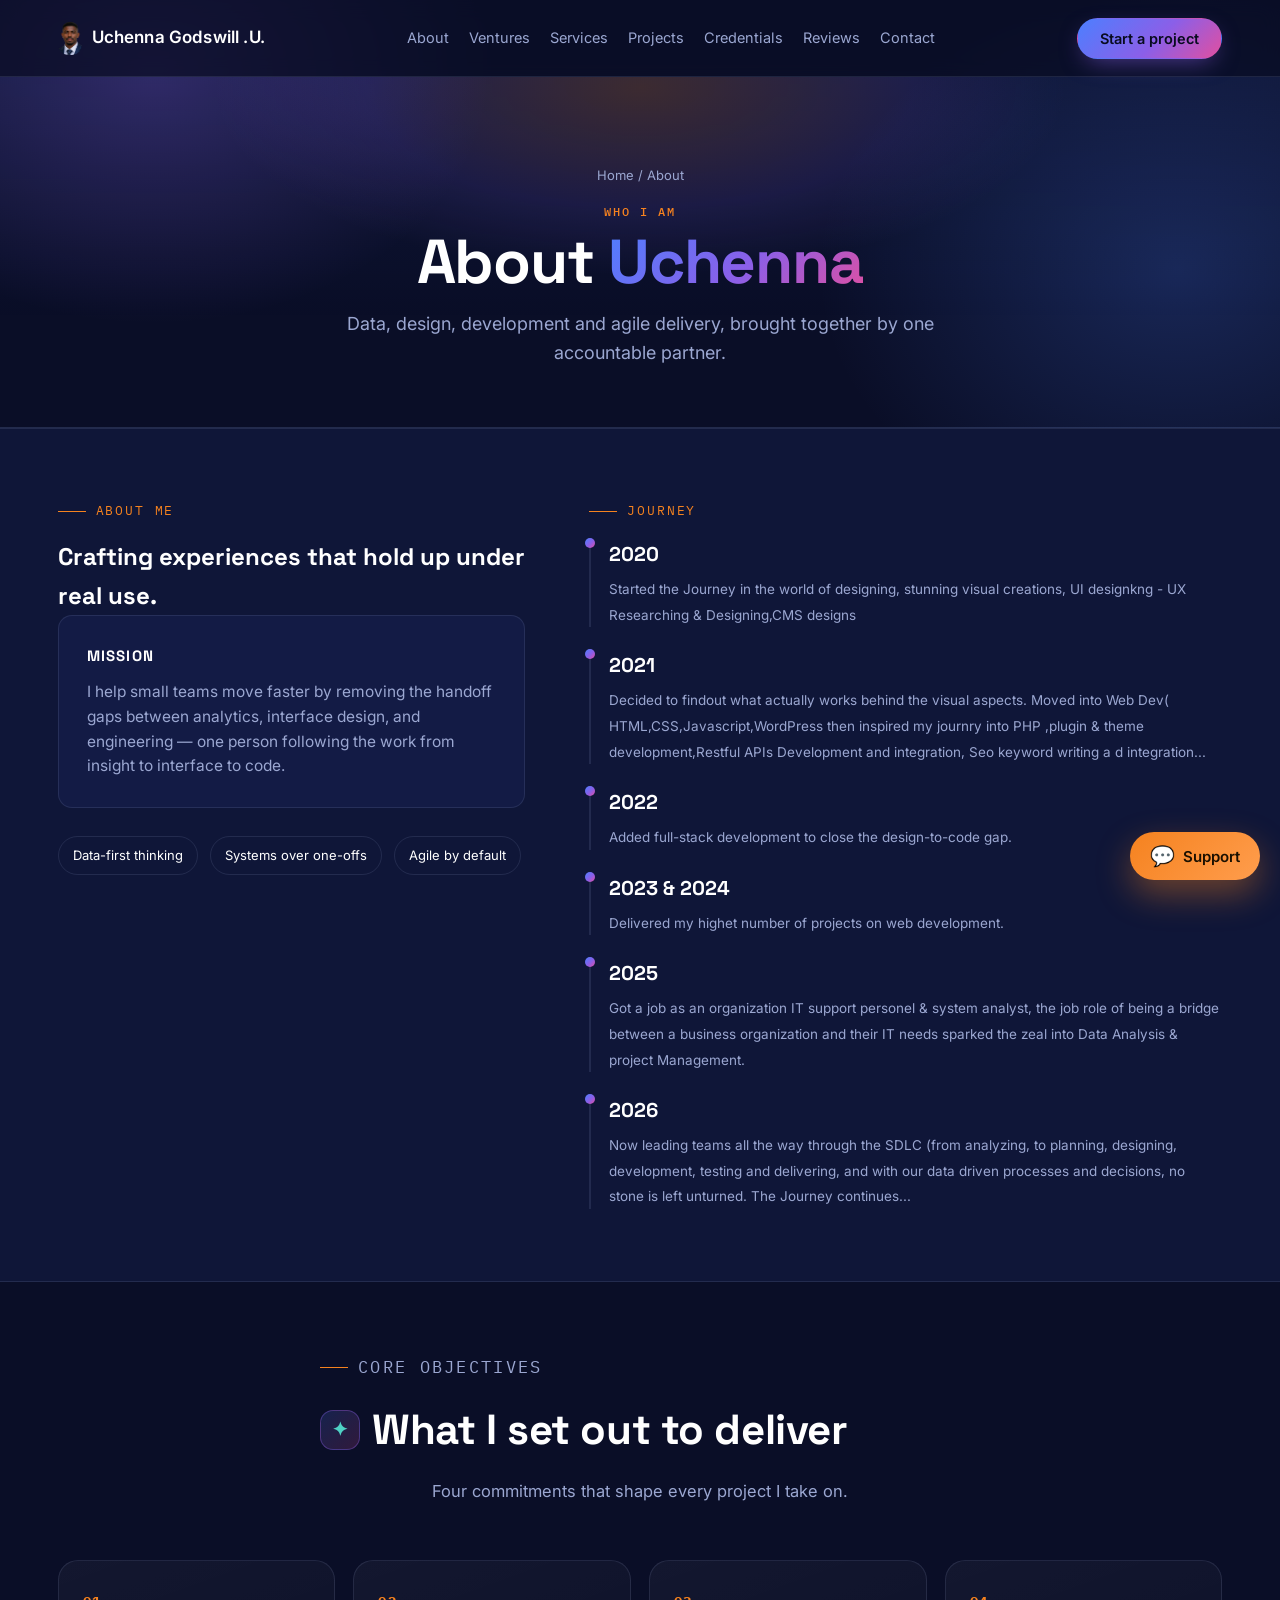
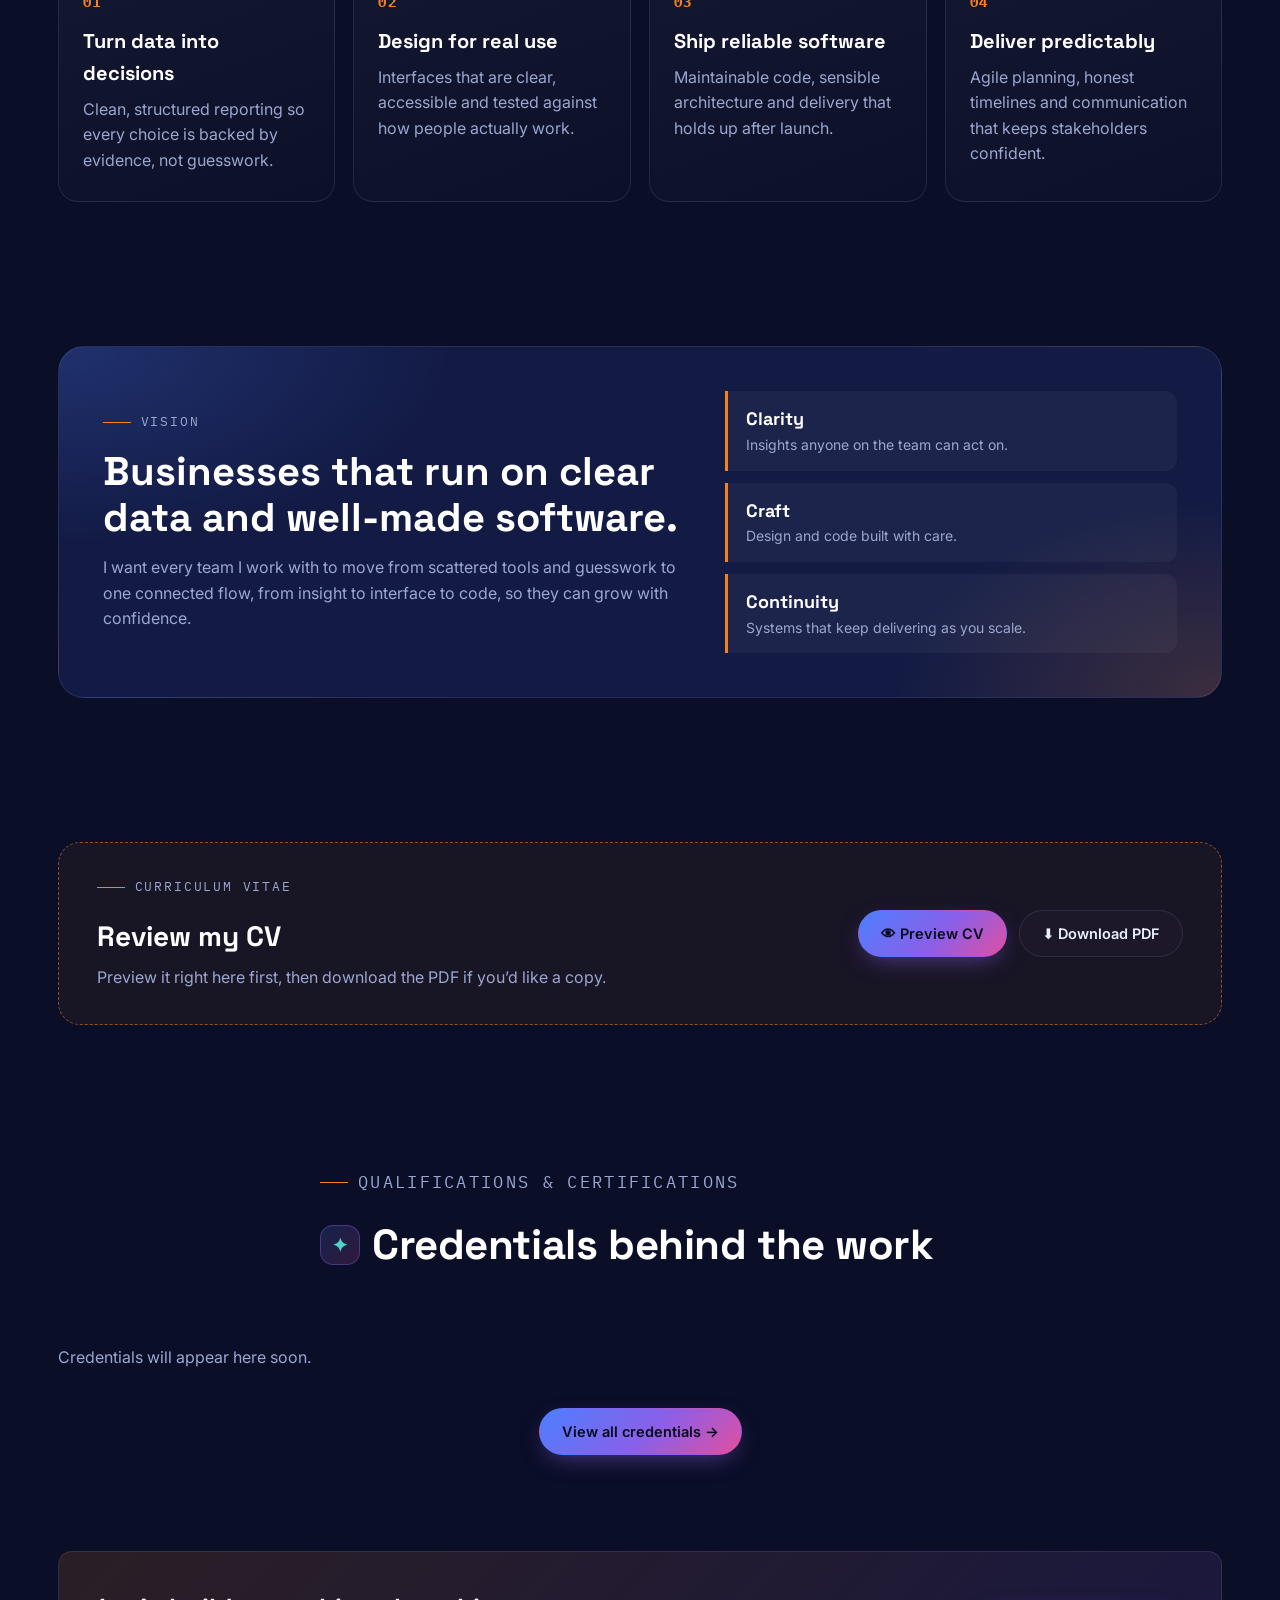
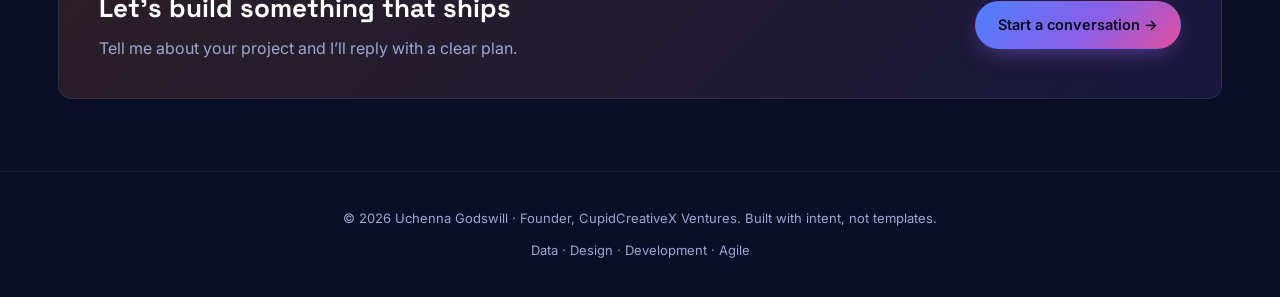
==== commit a1d559ad: "Three-tab contact/rate/book section, customer support chat, remove floating book button" ====
--- a/about.html
+++ b/about.html
@@ -223,60 +223,19 @@
 </div>
 </div>
 <!-- ============ CONSULTATION BOOKING ============ -->
-<button aria-controls="bookOverlay" aria-haspopup="dialog" class="book-fab" id="bookFab">
-  🗓️ Book a Consultation
-</button>
-<div aria-labelledby="bookTitle" aria-modal="true" class="book-overlay" id="bookOverlay" role="dialog">
-<div class="book-modal">
-<button aria-label="Close booking form" class="book-close" id="bookClose">✕</button>
-<div id="bookForm">
-<div class="avatar-frame">
-<div class="avatar-inner">
-<svg fill="none" stroke="#9ba7d1" stroke-width="1.4" viewbox="0 0 24 24">
-<circle cx="12" cy="8" r="4"></circle>
-<path d="M4 20c0-4.4 3.6-7 8-7s8 2.6 8 7"></path>
-</svg>
-</div>
-</div>
-<h3 id="bookTitle">Book a 1:1 consultation</h3>
-<p class="book-sub">30 minutes with me, no charge — let's talk through your project before anything is scoped.</p>
-<form id="consultForm">
-<div class="field">
-<label for="bName">Your name</label>
-<input id="bName" placeholder="Jordan Lee" required="" type="text"/>
-</div>
-<div class="field">
-<label for="bEmail">Email address</label>
-<input id="bEmail" placeholder="jordan@company.com" required="" type="email"/>
-</div>
-<div class="field">
-<label for="bDate">Preferred date &amp; time</label>
-<input id="bDate" required="" type="datetime-local"/>
-</div>
-<div class="field">
-<label for="bMsg">What's on your mind?</label>
-<textarea id="bMsg" placeholder="A quick line about your project..."></textarea>
-</div>
-<button class="btn btn-primary" id="bookSubmitBtn" style="width:100%; justify-content:center; margin-top:4px;" type="submit">
-          Request consultation
-        </button>
-<p class="form-note" style="margin-top:10px;">Sent straight to Uchenna — you'll see a delivery confirmation below once it's through.</p>
-</form>
-</div>
-<div class="book-success" id="bookSuccess">
-<div class="check">✓</div>
-<h3>Request sent!</h3>
-<p class="book-sub" id="bookStatus">Thanks — I'll get back to you shortly to confirm the time.</p>
-<button class="btn btn-ghost" id="bookAgain" style="width:100%; justify-content:center;">Book another slot</button>
-</div>
-</div>
-</div>
+
+
+
+
+
+
+
+
+
 <script src="fx.js"></script>
 <script src="config.js"></script>
 <script src="script.js"></script>
 <script src="cms.js"></script>
-<script src="config.js"></script>
-<script src="script.js"></script>
-<script src="cms.js"></script>
+<script src="support.js"></script>
 </body>
 </html>
--- a/styles.css
+++ b/styles.css
@@ -1229,3 +1229,34 @@
 .cs-img img{width:100%;border-radius:20px;box-shadow:0 24px 50px rgba(0,0,0,.35);display:block}
 .cs-text:has(+ .cs-img),.cs-img+.cs-text{text-align:left}
 @media(max-width:860px){.cs-image-left .cs-in,.cs-image-right .cs-in{grid-template-columns:1fr}.cs{padding:52px 0}}
+
+/* ===== booking tab card ===== */
+.book-card{max-width:560px;margin:0 auto;padding:34px 30px;border-radius:22px;border:1px solid var(--line);background:linear-gradient(160deg,rgba(76,127,255,.08),rgba(245,130,31,.06))}
+.book-card .avatar-frame{width:64px;height:64px;margin:0 auto 16px}.book-card h3{font-size:24px;margin-bottom:6px;text-align:center}.book-card .book-sub{text-align:center;color:var(--ink-dim);margin-bottom:22px}
+.book-card .book-success{display:none;text-align:center}.book-card .book-success.show{display:block}
+.book-card .check{width:56px;height:56px;border-radius:50%;display:grid;place-items:center;margin:0 auto 12px;background:rgba(79,209,197,.18);color:#4fd1c5;font-size:26px}
+@media(max-width:560px){.sw-l{display:none}.switch-tabs button{padding:12px 8px}.book-card{padding:24px 18px}}
+/* ===== customer support widget ===== */
+.sup-btn{position:fixed;right:20px;bottom:20px;z-index:150;display:flex;align-items:center;gap:8px;padding:14px 20px;border:0;border-radius:99px;cursor:pointer;color:#1a1000;font:600 15px Inter,sans-serif;
+  background:linear-gradient(135deg,var(--orange),#ff9d4d);box-shadow:0 14px 34px rgba(245,130,31,.4);transition:transform .25s}
+.sup-btn:hover{transform:translateY(-3px)}.sup-ic{font-size:20px;line-height:1}.sup-btn.open .sup-ic::before{content:"✕";font-size:18px}.sup-btn.open .sup-ic{font-size:0}.sup-btn.open .sup-ic::before{font-size:18px}
+.sup-panel{position:fixed;right:20px;bottom:86px;z-index:151;width:min(380px,calc(100vw - 24px));max-height:min(620px,calc(100vh - 110px));display:flex;flex-direction:column;overflow:hidden;
+  background:var(--bg-card,#111a44);border:1px solid var(--line);border-radius:20px;box-shadow:0 30px 70px rgba(0,0,0,.5)}
+.sup-panel[hidden]{display:none}.sup-panel.in{animation:supIn .3s cubic-bezier(.2,.8,.2,1)}
+@keyframes supIn{from{opacity:0;transform:translateY(16px) scale(.97)}to{opacity:1;transform:none}}
+.sup-head{display:flex;gap:12px;align-items:center;padding:16px 18px;background:linear-gradient(135deg,rgba(76,127,255,.3),rgba(245,130,31,.25))}
+.sup-av{width:42px;height:42px;border-radius:50%;display:grid;place-items:center;background:rgba(255,255,255,.15);font-size:20px}.sup-head b{display:block;font-family:'Space Grotesk',sans-serif;font-size:17px}
+.sup-head small{color:var(--ink-dim);font-size:12.5px}.sup-head small .pulse{display:inline-block;width:8px;height:8px;border-radius:50%;background:#4fd1c5;margin-right:6px;animation:pulseDot 1.8s infinite}
+.sup-x{margin-left:auto;background:rgba(255,255,255,.1);border:0;color:inherit;width:34px;height:34px;border-radius:50%;cursor:pointer}
+.sup-tabs{display:flex;border-bottom:1px solid var(--line)}.sup-tabs button{flex:1;background:none;border:0;color:var(--ink-dim);padding:12px 6px;font:500 14px Inter,sans-serif;cursor:pointer;border-bottom:2px solid transparent;margin-bottom:-1px}
+.sup-tabs button.on{color:var(--orange);border-bottom-color:var(--orange)}
+.sup-body{padding:16px 18px 20px;overflow-y:auto}.sup-body [hidden]{display:none}
+.sup-bubble{background:rgba(255,255,255,.06);border-radius:14px 14px 14px 4px;padding:12px 14px;font-size:14px;margin-bottom:14px}
+.sup-body input,.sup-body textarea{width:100%;background:rgba(10,14,39,.6);border:1px solid var(--line);color:inherit;border-radius:12px;padding:11px 13px;font:inherit;margin-bottom:10px}
+.sup-body input:focus,.sup-body textarea:focus{outline:2px solid var(--orange);border-color:transparent}
+.sup-q{border:1px solid var(--line);border-radius:12px;margin-bottom:8px;background:rgba(255,255,255,.03)}.sup-q summary{cursor:pointer;padding:12px 14px;font-weight:600;font-size:14px;list-style:none}
+.sup-q summary::after{content:"+";float:right;color:var(--orange)}.sup-q[open] summary::after{content:"−"}.sup-q p{padding:0 14px 14px;color:var(--ink-dim);font-size:14px}.sup-q[hidden]{display:none}
+.sup-link{display:flex;gap:14px;align-items:center;width:100%;text-align:left;padding:12px 14px;margin-bottom:10px;border:1px solid var(--line);border-radius:14px;background:rgba(255,255,255,.03);color:inherit;font:inherit;cursor:pointer;text-decoration:none;transition:.2s}
+.sup-link:hover{border-color:var(--orange);transform:translateX(3px)}.sup-link span{font-size:22px}.sup-link b{display:block;font-size:14.5px}.sup-link small{color:var(--ink-dim);font-size:12.5px;word-break:break-all}
+#supMsg{font-size:13.5px;color:var(--ink-dim);margin-top:8px}.sup-body .btn{width:100%;justify-content:center}.sup-empty{color:var(--ink-dim)}
+@media(max-width:560px){.sup-btn{right:14px;bottom:14px;padding:13px}.sup-lbl{display:none}.sup-panel{right:8px;left:8px;width:auto;bottom:78px}}
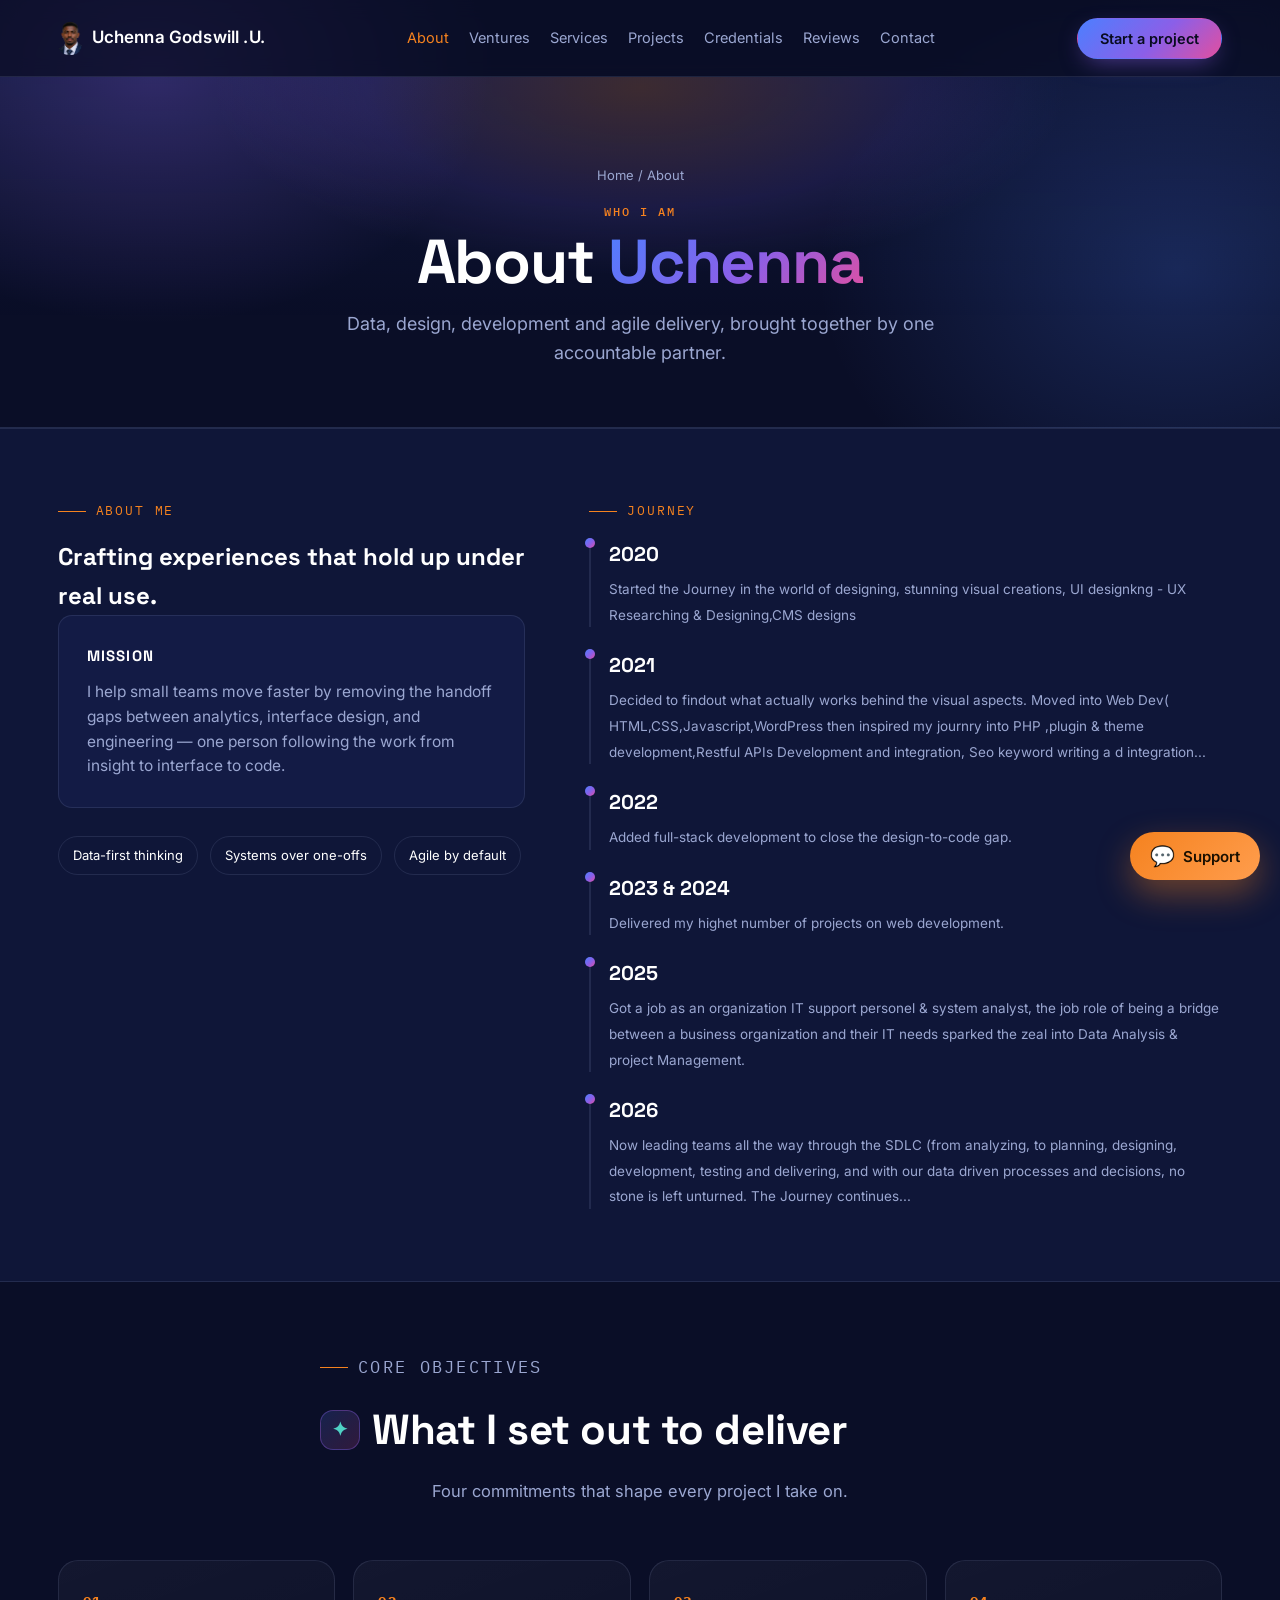
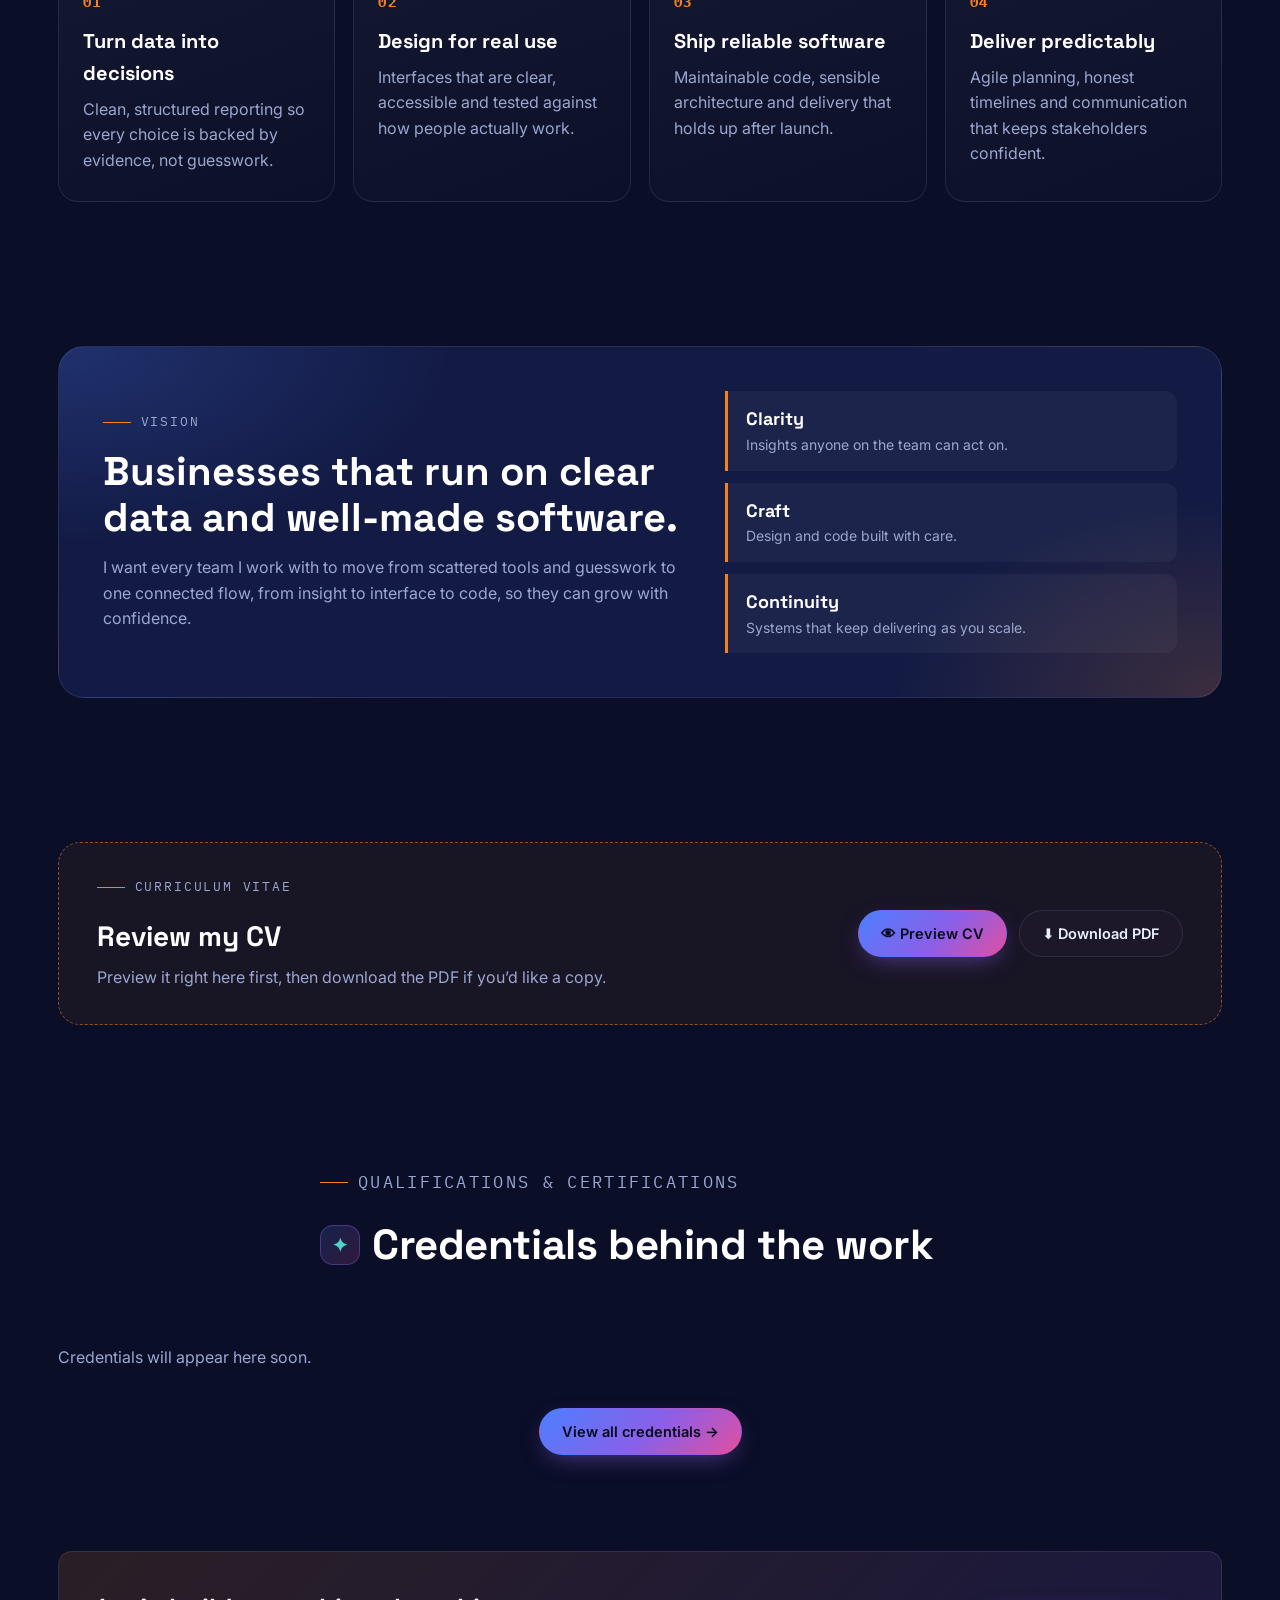
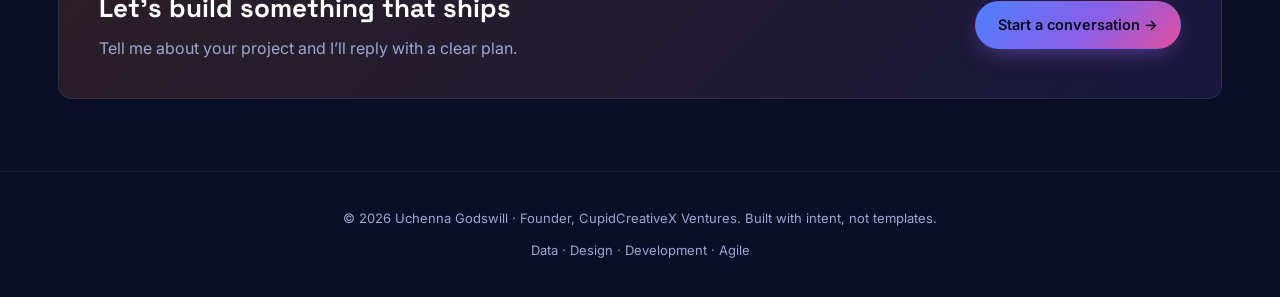
==== commit edae4d26: "Services grid: 1/2/3 columns, equal-height cards, cache bump" ====
--- a/about.html
+++ b/about.html
@@ -10,21 +10,8 @@
 <link href="https://fonts.googleapis.com" rel="preconnect"/>
 <link crossorigin="" href="https://fonts.gstatic.com" rel="preconnect"/>
 <link href="https://fonts.googleapis.com/css2?family=Space+Grotesk:wght@400;500;600;700&amp;family=Inter:wght@400;500;600&amp;family=IBM+Plex+Mono:wght@400;500&amp;display=swap" rel="stylesheet"/>
-<link href="styles.css" rel="stylesheet"/>
+<link href="styles.css?v=1793900001" rel="stylesheet"/>
 </head>
-        <!--Start of Tawk.to Script-->
-<script type="text/javascript">
-var Tawk_API=Tawk_API||{}, Tawk_LoadStart=new Date();
-(function(){
-var s1=document.createElement("script"),s0=document.getElementsByTagName("script")[0];
-s1.async=true;
-s1.src='https://embed.tawk.to/6aea817297b08c3c377f78e3/1k6i0jaj3';
-s1.charset='UTF-8';
-s1.setAttribute('crossorigin','*');
-s0.parentNode.insertBefore(s1,s0);
-})();
-</script>
-<!--End of Tawk.to Script-->
 <body class="sub" data-pg="about">
 <div class="bg-glow"></div>
 <header>
@@ -107,9 +94,9 @@
 <div class="bio-id"><h3 id="bioName">Uchenna Godswill</h3><p class="bio-title" data-edit="bio.1">Founder, CupidCreativeX Ventures</p><span class="bio-badge"><i class="pulse"></i> Available for new projects</span></div>
 </div>
 <div class="bio-actions">
-<a class="btn btn-primary" data-edit="bio.2" href="mailto:uchennagodswill9@gmail.com">✉️ Email</a>
-<a class="btn btn-ghost" data-edit="bio.3" href="tel:+2349039454419">📞 Call</a>
-<a class="btn btn-ghost" data-edit="bio.4" href="https://wa.me/2349039454419" rel="noopener" target="_blank">💬 WhatsApp</a>
+<a class="btn btn-primary has-gi" data-edit="bio.2" href="mailto:uchennagodswill9@gmail.com"><svg aria-hidden="true" class="gi" fill="none" stroke="currentColor" stroke-linecap="round" stroke-linejoin="round" stroke-width="2" viewbox="0 0 24 24"><rect height="14" rx="2" width="18" x="3" y="5"></rect><path d="m3 7 9 6 9-6"></path></svg> Email</a>
+<a class="btn btn-ghost has-gi" data-edit="bio.3" href="tel:+2349039454419"><svg aria-hidden="true" class="gi" fill="none" stroke="currentColor" stroke-linecap="round" stroke-linejoin="round" stroke-width="2" viewbox="0 0 24 24"><path d="M22 16.92v3a2 2 0 0 1-2.18 2 19.79 19.79 0 0 1-8.63-3.07 19.5 19.5 0 0 1-6-6 19.79 19.79 0 0 1-3.07-8.67A2 2 0 0 1 4.11 2h3a2 2 0 0 1 2 1.72 12.84 12.84 0 0 0 .7 2.81 2 2 0 0 1-.45 2.11L8.09 9.91a16 16 0 0 0 6 6l1.27-1.27a2 2 0 0 1 2.11-.45 12.84 12.84 0 0 0 2.81.7A2 2 0 0 1 22 16.92z"></path></svg> Call</a>
+<a class="btn btn-ghost has-gi" data-edit="bio.4" href="https://wa.me/2349039454419" rel="noopener" target="_blank"><svg aria-hidden="true" class="gi gi-fill" viewbox="0 0 24 24"><path d="M17.472 14.382c-.297-.149-1.758-.867-2.03-.967-.273-.099-.471-.148-.67.15-.197.297-.767.966-.94 1.164-.173.199-.347.223-.644.075-.297-.15-1.255-.463-2.39-1.475-.883-.788-1.48-1.761-1.653-2.059-.173-.297-.018-.458.13-.606.134-.133.298-.347.446-.52.149-.174.198-.298.298-.497.099-.198.05-.371-.025-.52-.075-.149-.669-1.612-.916-2.207-.242-.579-.487-.5-.669-.51-.173-.008-.371-.01-.57-.01-.198 0-.52.074-.792.372-.272.297-1.04 1.016-1.04 2.479 0 1.462 1.065 2.875 1.213 3.074.149.198 2.096 3.2 5.077 4.487.709.306 1.262.489 1.694.625.712.227 1.36.195 1.871.118.571-.085 1.758-.719 2.006-1.413.248-.694.248-1.289.173-1.413-.074-.124-.272-.198-.57-.347m-5.421 7.403h-.004a9.87 9.87 0 01-5.031-1.378l-.361-.214-3.741.982.998-3.648-.235-.374a9.86 9.86 0 01-1.51-5.26c.001-5.45 4.436-9.884 9.888-9.884 2.64 0 5.122 1.03 6.988 2.898a9.825 9.825 0 012.893 6.994c-.003 5.45-4.437 9.884-9.885 9.884m8.413-18.297A11.815 11.815 0 0012.05 0C5.495 0 .16 5.335.157 11.892c0 2.096.547 4.142 1.588 5.945L.057 24l6.305-1.654a11.882 11.882 0 005.683 1.448h.005c6.554 0 11.89-5.335 11.893-11.893a11.821 11.821 0 00-3.48-8.413Z"></path></svg> WhatsApp</a>
 <button class="btn btn-ghost" data-cv-open="" data-edit="bio.5" type="button">📄 View CV</button>
 </div>
 <div class="bio-stats"><div><b>5+</b><span>Years experience</span></div><div><b>7</b><span>Core services</span></div><div><b>2026</b><span>Leading full-SDLC teams</span></div></div>
@@ -148,7 +135,7 @@
 <span>🧭 Digital Consultation</span>
 <span>📣 Digital Marketing</span>
 </div></div>
-<div class="bio-pane" data-bp="connect" hidden=""><h4 data-edit="bio.11">Find me online</h4><div class="social-row"><a aria-label="Twitter / X" href="#">𝕏</a><a aria-label="LinkedIn" href="#">in</a><a aria-label="Instagram" href="#">◎</a></div>
+<div class="bio-pane" data-bp="connect" hidden=""><h4 data-edit="bio.11">Find me online</h4><div class="social-row"><a aria-label="Twitter / X" data-n="x" href="#" style="--bc:#000000"><svg aria-hidden="true" viewbox="0 0 24 24"><path d="M18.901 1.153h3.68l-8.04 9.19L24 22.846h-7.406l-5.8-7.584-6.638 7.584H.474l8.6-9.83L0 1.154h7.594l5.243 6.932ZM17.61 20.644h2.039L6.486 3.24H4.298Z"></path></svg></a><a aria-label="LinkedIn" data-n="linkedin" href="#" style="--bc:#0A66C2"><svg aria-hidden="true" viewbox="0 0 24 24"><path d="M20.447 20.452h-3.554v-5.569c0-1.328-.027-3.037-1.852-3.037-1.853 0-2.136 1.445-2.136 2.939v5.667H9.351V9h3.414v1.561h.046c.477-.9 1.637-1.85 3.37-1.85 3.601 0 4.267 2.37 4.267 5.455v6.286zM5.337 7.433c-1.144 0-2.063-.926-2.063-2.065 0-1.138.92-2.063 2.063-2.063 1.14 0 2.064.925 2.064 2.063 0 1.139-.925 2.065-2.064 2.065zm1.782 13.019H3.555V9h3.564v11.452zM22.225 0H1.771C.792 0 0 .774 0 1.729v20.542C0 23.227.792 24 1.771 24h20.451C23.2 24 24 23.227 24 22.271V1.729C24 .774 23.2 0 22.222 0h.003z"></path></svg></a><a aria-label="Instagram" data-n="instagram" href="#" style="--bc:#E1306C"><svg aria-hidden="true" viewbox="0 0 24 24"><rect fill="none" height="18" rx="5" stroke="currentColor" stroke-width="2" width="18" x="3" y="3"></rect><circle cx="12" cy="12" fill="none" r="4.2" stroke="currentColor" stroke-width="2"></circle><circle cx="17.3" cy="6.7" r="1.3"></circle></svg></a></div>
 <p class="bio-cta-line" data-edit="bio.12">Have a project in mind?</p><div class="bio-actions"><button class="btn btn-primary" data-edit="bio.13" data-open-quiz="" type="button">Start a project</button><a class="btn btn-ghost" data-edit="bio.14" href="contact.html">Contact page</a></div></div>
 </div>
 </div>
@@ -223,19 +210,10 @@
 </div>
 </div>
 <!-- ============ CONSULTATION BOOKING ============ -->
-
-
-
-
-
-
-
-
-
-<script src="fx.js"></script>
-<script src="config.js"></script>
-<script src="script.js"></script>
-<script src="cms.js"></script>
-<script src="support.js"></script>
+<script src="fx.js?v=1793804528"></script>
+<script src="config.js?v=1793804528"></script>
+<script src="script.js?v=1793804528"></script>
+<script src="cms.js?v=1793804528"></script>
+<script src="support.js?v=1793804528"></script>
 </body>
 </html>
--- a/styles.css
+++ b/styles.css
@@ -192,7 +192,7 @@
   }
   @keyframes marquee{ from{ transform:translateX(0); } to{ transform:translateX(-50%); } }
   @media (prefers-reduced-motion: reduce){
-    .marquee-track{ animation:bg-glow; }
+    .marquee-track{ animation:none; }
   }
 
   /* ---------- Avatar frame ---------- */
@@ -322,9 +322,7 @@
 
   /* ---------- Services grid ---------- */
   .grid-6{ display:grid; grid-template-columns:repeat(3,1fr); gap:22px; }
-  @media (min-width:861px){
-    .grid-6 .card:last-child:nth-child(3n+1){ grid-column:2; }
-  }
+  
   .card{
     background:var(--bg-card); border:1px solid var(--line); border-radius:var(--radius);
     padding:26px; transition:border-color .15s ease, transform .15s ease;
@@ -1040,7 +1038,6 @@
     .verify-badge{ width:22px; height:22px; }
     .verify-badge svg{ width:11px; height:11px; }
   }
-'
 .nav-links a.active{ color:var(--orange); }
 .pg-hero{ position:relative; overflow:hidden; padding:88px 0 60px; border-bottom:1px solid var(--line);
   background:linear-gradient(180deg,rgba(76,127,255,.07),transparent 70%); }
@@ -1260,3 +1257,60 @@
 .sup-link:hover{border-color:var(--orange);transform:translateX(3px)}.sup-link span{font-size:22px}.sup-link b{display:block;font-size:14.5px}.sup-link small{color:var(--ink-dim);font-size:12.5px;word-break:break-all}
 #supMsg{font-size:13.5px;color:var(--ink-dim);margin-top:8px}.sup-body .btn{width:100%;justify-content:center}.sup-empty{color:var(--ink-dim)}
 @media(max-width:560px){.sup-btn{right:14px;bottom:14px;padding:13px}.sup-lbl{display:none}.sup-panel{right:8px;left:8px;width:auto;bottom:78px}}
+
+/* ===== marquee: glowing, fading, rotating-colour border ===== */
+@property --ang{syntax:'<angle>';initial-value:0deg;inherits:false}
+@keyframes angSpin{to{--ang:360deg}}
+@keyframes glowFade{0%,100%{opacity:.22}50%{opacity:.85}}
+@keyframes glowHue{from{filter:blur(16px) hue-rotate(0deg)}to{filter:blur(16px) hue-rotate(360deg)}}
+.marquee-fx{position:relative;isolation:isolate;border-radius:999px;padding:2px;margin-bottom:30px;
+  background:conic-gradient(from var(--ang),#4c7fff,#8b5fe8,#e14fa0,#f5821f,#4fd1c5,#4c7fff);animation:angSpin 6s linear infinite}
+.marquee-fx::after{content:"";position:absolute;inset:-4px;border-radius:inherit;z-index:-1;pointer-events:none;
+  background:conic-gradient(from var(--ang),#4c7fff,#8b5fe8,#e14fa0,#f5821f,#4fd1c5,#4c7fff);
+  animation:angSpin 6s linear infinite,glowFade 3.4s ease-in-out infinite,glowHue 14s linear infinite}
+.marquee-fx .marquee{margin-bottom:0;border-color:transparent;background:linear-gradient(90deg,rgba(76,127,255,.10),rgba(139,95,232,.10) 50%,rgba(225,79,160,.10)),var(--bg)}
+/* ===== social icons ===== */
+.social-row a svg{width:20px;height:20px;fill:currentColor;display:block}
+.social-row a{color:inherit;transition:background .2s,border-color .2s,color .2s,transform .2s}
+.social-row a:hover{background:var(--bc,var(--teal));border-color:var(--bc,var(--teal));color:#fff;transform:translateY(-3px)}
+.social-row a[data-n="x"]:hover,.social-row a[data-n="tiktok"]:hover,.social-row a[data-n="github"]:hover{border-color:rgba(255,255,255,.5)}
+
+/* ===== brand-coloured social icons ===== */
+.social-row a svg{width:22px;height:22px}
+.social-row a[data-n="linkedin"]{color:#3b9be8}.social-row a[data-n="instagram"]{color:#f0558a}.social-row a[data-n="facebook"]{color:#4a90f5}
+.social-row a[data-n="youtube"]{color:#ff4040}.social-row a[data-n="whatsapp"]{color:#25D366}.social-row a[data-n="telegram"]{color:#37b3ee}
+.social-row a:hover{color:#fff!important}
+/* ===== contact link icons ===== */
+.gi{width:1.15em;height:1.15em;vertical-align:-.2em;margin-right:.35em;flex:none}.gi-fill{fill:currentColor}
+a.has-gi{display:inline-flex;align-items:center;gap:.1em}a.has-gi .gi{margin-right:.4em}
+a[href*="wa.me"] .gi-fill{color:#25D366}.btn[href*="wa.me"]:hover .gi-fill{color:inherit}
+.sup-gi{width:30px;height:30px;display:grid;place-items:center;flex:none}.sup-gi .gi{width:24px;height:24px;margin:0}
+
+/* ===== services: 1 col mobile / 2 tablet / 3 desktop, equal-height cards ===== */
+#services .grid-6,div:has(> .service-detail){
+  display:grid!important; grid-template-columns:minmax(0,1fr)!important;
+  gap:16px!important; align-items:stretch;
+}
+#services .grid-6>.card,.service-detail{ height:100%; min-width:0; }
+
+@media(min-width:700px) and (max-width:1023px){
+  #services .grid-6,div:has(> .service-detail){ grid-template-columns:repeat(2,minmax(0,1fr))!important; gap:20px!important; }
+  #services .grid-6>.card:last-child:nth-child(odd),
+  .service-detail:last-child:nth-child(odd){ grid-column:1/-1; }
+}
+@media(min-width:1024px){
+  #services .grid-6,div:has(> .service-detail){ grid-template-columns:repeat(3,minmax(0,1fr))!important; gap:24px!important; }
+  #services .grid-6>.card:last-child:nth-child(3n+1),
+  .service-detail:last-child:nth-child(3n+1){ grid-column:1/-1; }
+}
+@media(max-width:699px){
+  #services .grid-6>.card,.service-detail{
+    display:grid; grid-template-columns:54px minmax(0,1fr);
+    column-gap:16px; row-gap:4px; align-items:start; padding:18px 16px;
+  }
+  #services .grid-6>.card .card-ic,.service-detail>.card-ic{ grid-row:1/span 2; grid-column:1; width:54px; height:54px; font-size:24px; margin:0; }
+  #services .grid-6>.card h3,#services .grid-6>.card p,.service-detail>div:last-child{ grid-column:2; margin:0; }
+  #services .grid-6>.card .card-img,.service-detail>.card-img{ grid-column:1/-1; grid-row:auto; width:100%; height:150px; margin-bottom:8px; }
+  #services .grid-6>.card .card-img~h3,#services .grid-6>.card .card-img~p,.service-detail>.card-img~div{ grid-column:1/-1; }
+  #services .grid-6>.card::after,.service-detail::after{ font-size:30px; top:6px; right:14px; }
+}
